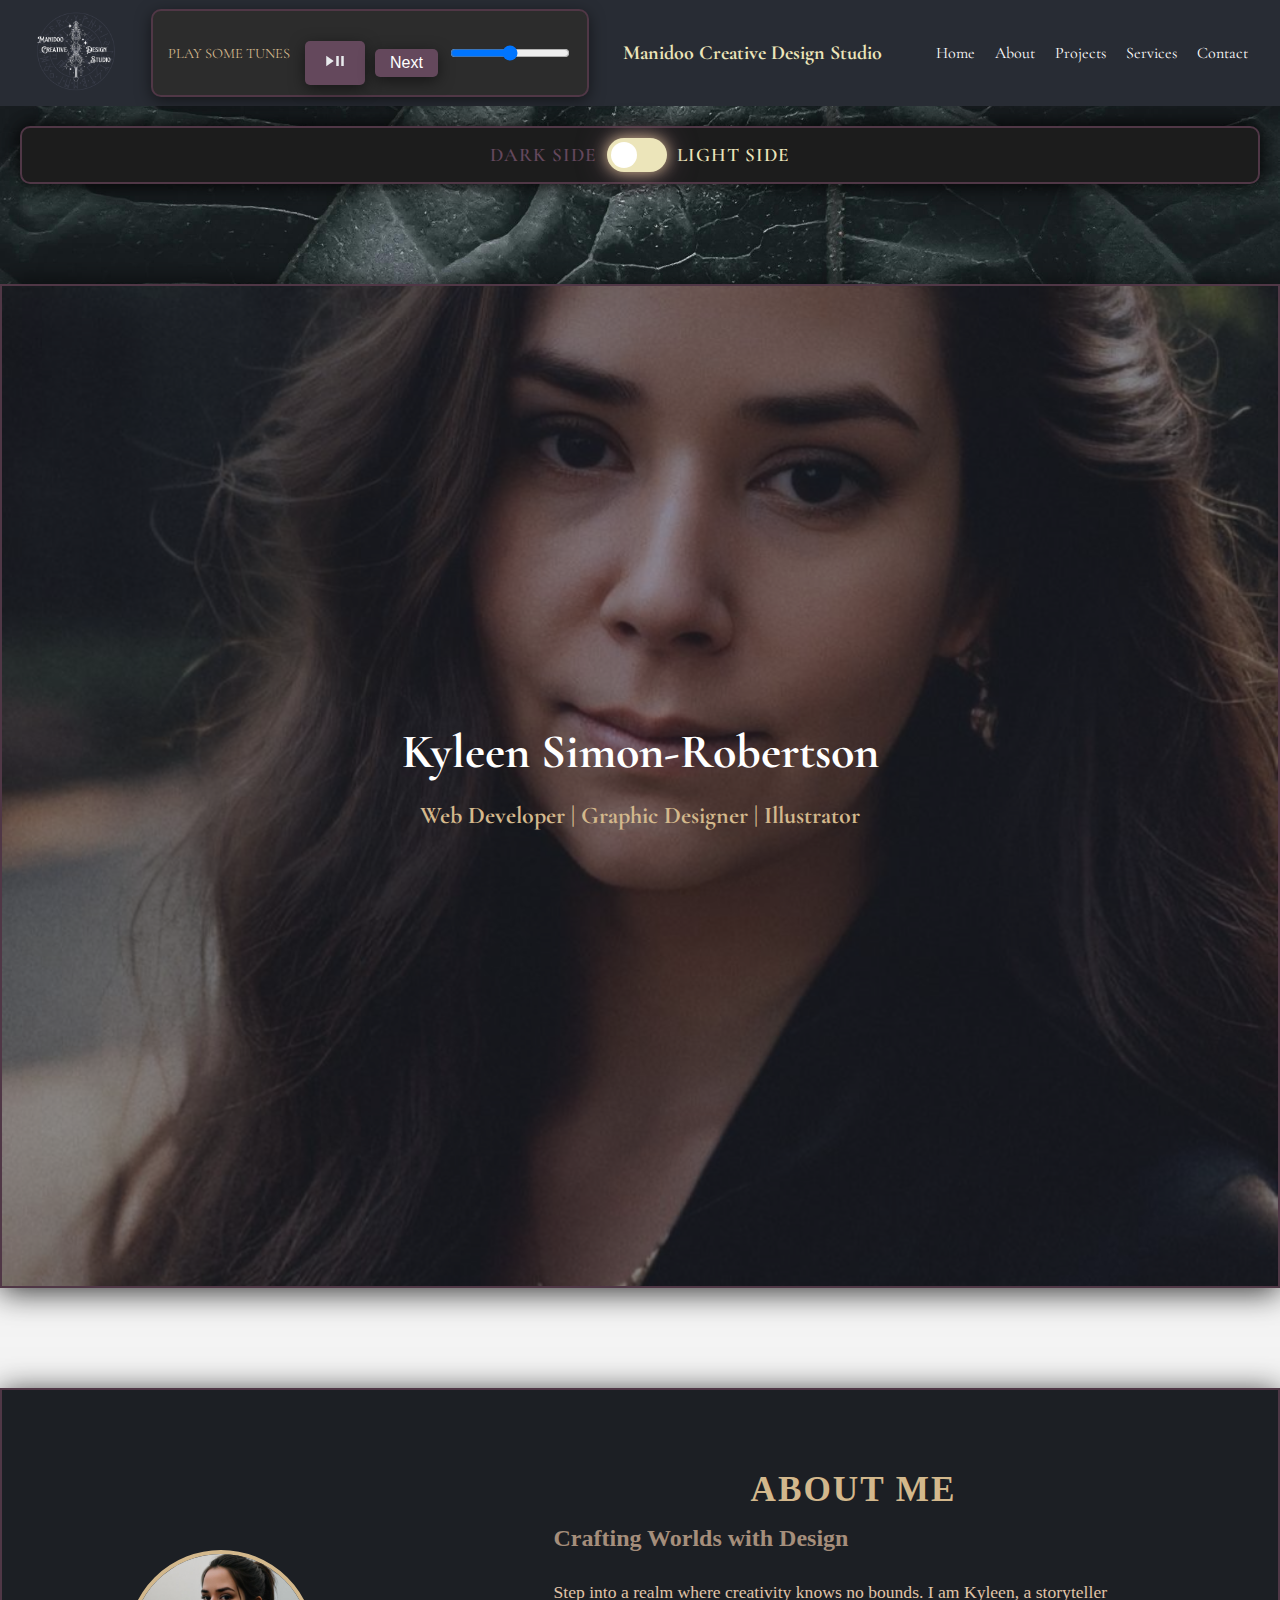
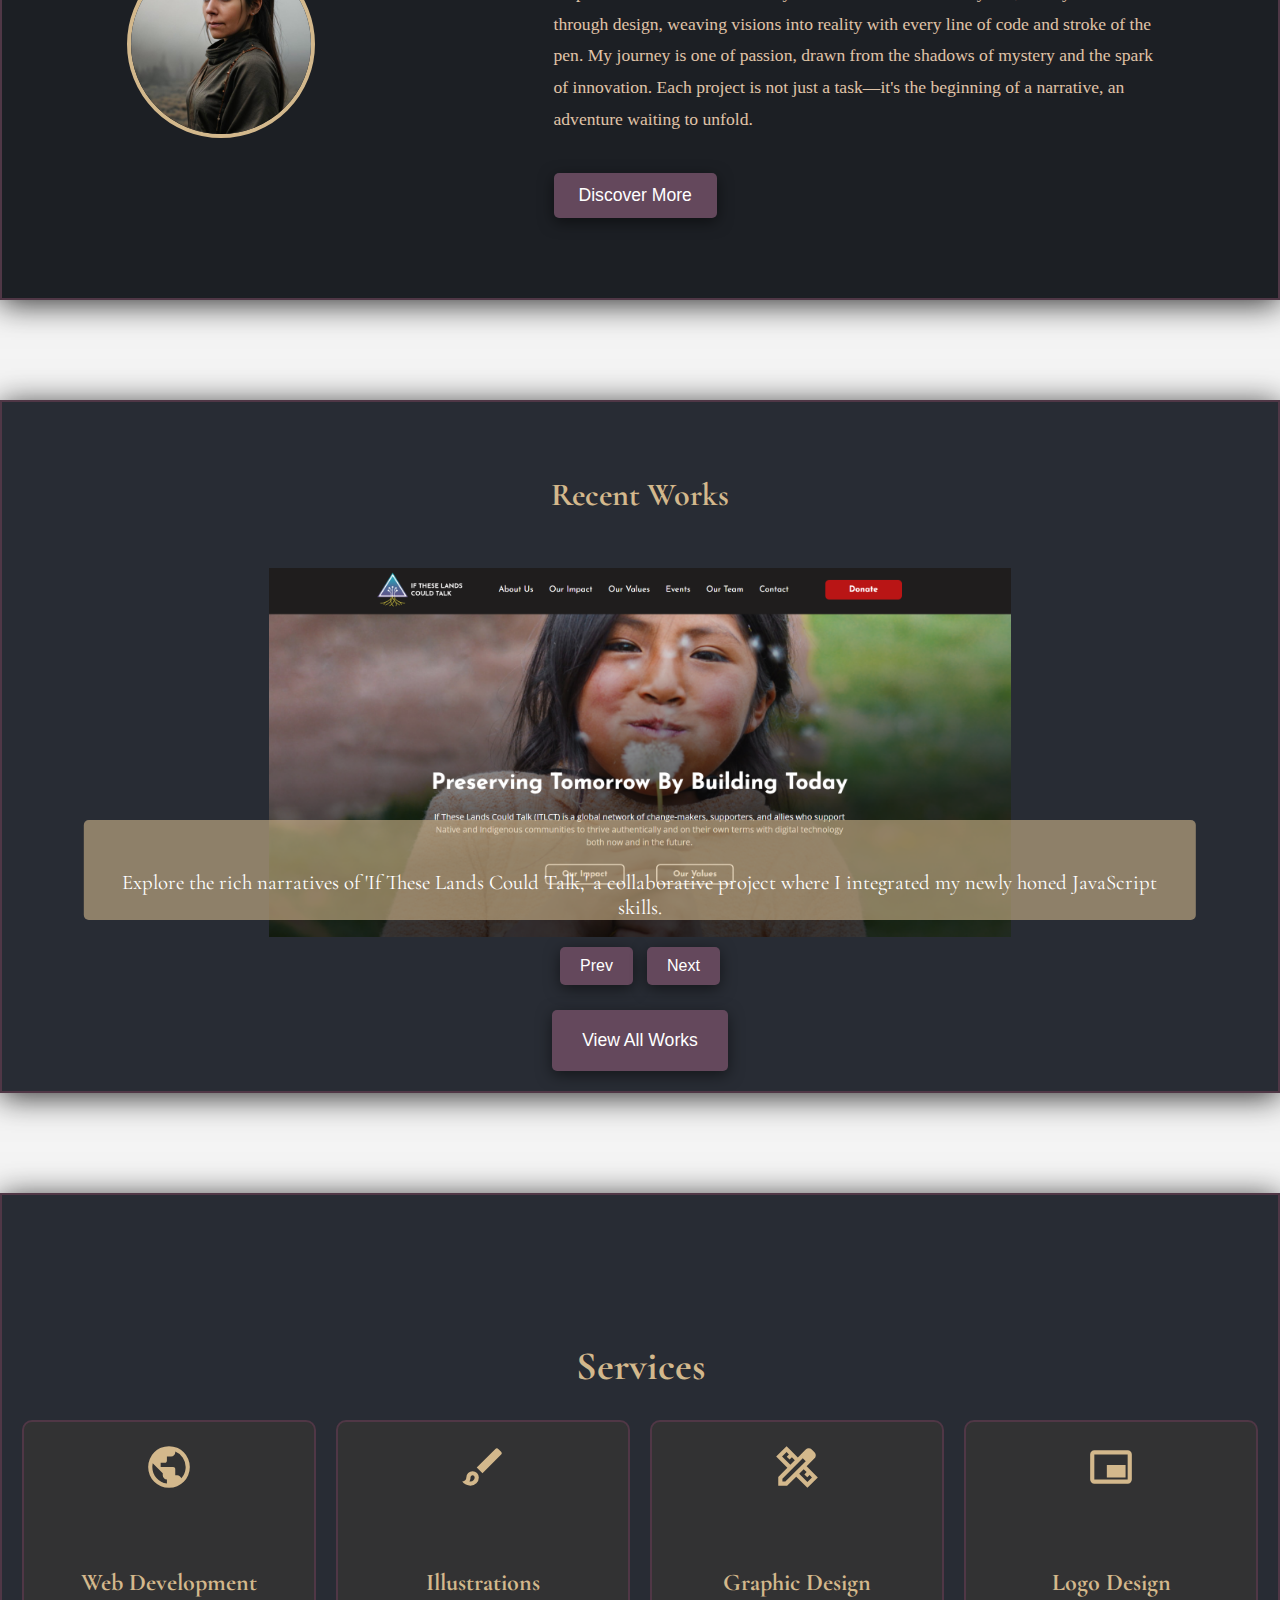
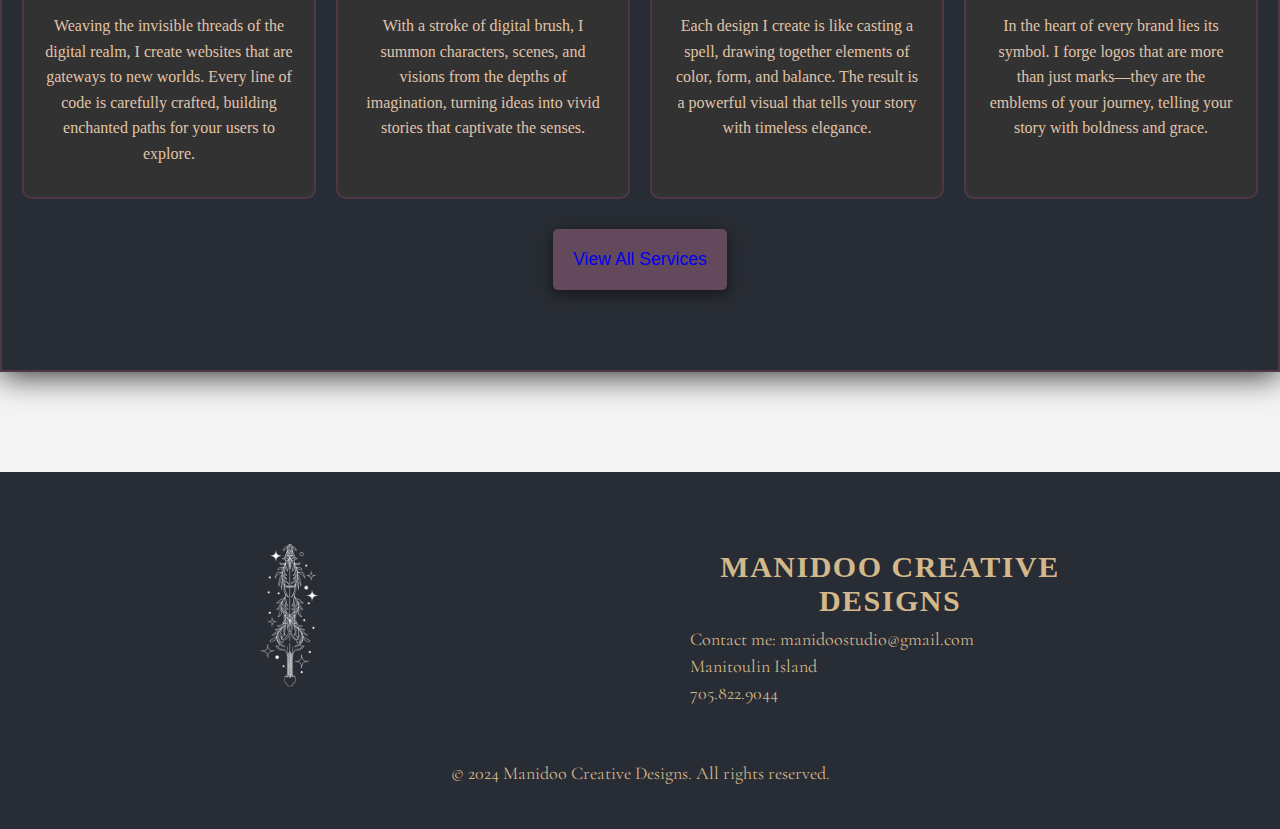
==== index.html @ 4b41643b "added light and dark backgrounds / optimized for mobile" ====
<!DOCTYPE html>
<html lang="en">
<head>
    <meta charset="UTF-8">
    <meta name="viewport" content="width=device-width, initial-scale=1.0">
    <title>Kyleen Portfolio</title>
    <link rel="preconnect" href="https://fonts.googleapis.com">
<link rel="preconnect" href="https://fonts.gstatic.com" crossorigin>
<link href="https://fonts.googleapis.com/css2?family=Cormorant+Garamond:ital,wght@0,300;0,400;0,500;0,600;0,700;1,300;1,400;1,500;1,600;1,700&display=swap" rel="stylesheet">
    <link rel="stylesheet" href="style.css">
    <link rel="stylesheet" href="global.css">
</head>
<nav>
    <a href="./index.html">
        <img src="./images/Manidoologo.png" alt="Manidoologo">
    </a>
  
    <!-- Audio Controls Section in Navbar -->
    <div class="audio-player">
      <span class="audio-player-text">Play some tunes</span>
      <button id="playPauseBtn" onclick="togglePlay()">
        <img id="playPauseIcon" src="./Icons/play_pause_24dp_E8EAED_FILL0_wght400_GRAD0_opsz24.svg" alt="Play Icon">
      </button>
      <button onclick="playNext()">Next</button>
      <input type="range" id="volumeControl" min="0" max="1" step="0.1" onchange="setVolume(this.value)" value="0.5" alt="Volume Control" aria-label="Volume Control">
    </div>
  
    <h1>Manidoo Creative Design Studio</h1>
  
    <div class="menu-toggle">☰</div>
    <ul>
      <li><a href="./index.html">Home</a></li>
      <li><a href="./about.html">About</a></li>
      <li><a href="./projects.html">Projects</a></li>
      <li><a href="./services.html">Services</a></li>
      <li><a href="./contact.html">Contact</a></li>
    </ul>
  </nav>
  
  <header>
    <div class="theme-toggle-container">
      <span class="toggle-label-text light-side-text">Dark Side</span>
      <div class="toggle-switch">
        <input type="checkbox" id="toggle" />
        <label for="toggle" class="toggle-label">
          <span class="toggle-slider"></span>
        </label>
      </div>
      <span class="toggle-label-text dark-side-text">Light Side</span>
    </div>
  </header>
  

<body>
    <div class="hero">
        <img src="./1724370405558.jpg" alt="">
        <h1>Kyleen Simon-Robertson</h1>
        <h2>Web Developer | Graphic Designer | Illustrator</h2>
    </div>
    



<div class="about">
    <img src="./images/kyfant3.jpg" alt="Kyleen's portrait">
    <div class="about-text">
        <h3>About Me</h3>
        <h4>Crafting Worlds with Design</h4>
        <p>
            Step into a realm where creativity knows no bounds. I am Kyleen, a storyteller through design, weaving visions into reality with every line of code and stroke of the pen. My journey is one of passion, drawn from the shadows of mystery and the spark of innovation. Each project is not just a task—it's the beginning of a narrative, an adventure waiting to unfold.
        </p>
        <button ><a href="./about.html">Discover More</a></button>
    </div>
    
</div>
<div class="highlights">
    <h5>Recent Works</h5>
    <div class="carousel">
        <div class="carousel-item active">
            <img src="./portfolioworks/webdevelopment/ITLCT.png" alt="Work 1">
            <p class="description">Explore the rich narratives of 'If These Lands Could Talk,' a collaborative project where I integrated my newly honed JavaScript skills.</p>
        </div>
        <div class="carousel-item">
            <img src="./portfolioworks/designs/Tree Project Feb 23 Complete.jpg" alt="Work 2">
            <p class="description">Delve into the natural beauty with this digital rendition of a serene tree, painted using Adobe Illustrator.</p>
        </div>
        <div class="carousel-item">
            <img src="./portfolioworks/webdevelopment/GreenLeaf-1.png" alt="Work 3">
            <p class="description">Discover the foundational elements of a brand's visual identity with this brand board.</p>
        </div>
    </div>
    <div class="highlights-controls">
        <button class="prev1">Prev</button>
        <button class="next1">Next</button>
    </div>
    <button class="view-all"><a href="./projects.html">View All Works</a></button>
</div>


    
    <div class="serviceshome">
        <h5>Services</h5>
        
        <div class="service-list">
            <div class="service-item">
                <img src="./Icons/cpublic_24dp_D3B88C_FILL0_wght400_GRAD0_opsz24.svg" alt="Web Development Icon">
                <h6>Web Development</h6>
                <p>Weaving the invisible threads of the digital realm, I create websites that are gateways to new worlds. Every line of code is carefully crafted, building enchanted paths for your users to explore.</p>
            </div>
    
            <div class="service-item">
                <img src="./Icons/cbrush_24dp_D3B88C_FILL0_wght400_GRAD0_opsz24.svg" alt="Illustration Icon">
                <h6>Illustrations</h6>
                <p>With a stroke of digital brush, I summon characters, scenes, and visions from the depths of imagination, turning ideas into vivid stories that captivate the senses.</p>
            </div>
    
            <div class="service-item">
                <img src="./Icons/cdesign_services_24dp_D3B88C_FILL0_wght400_GRAD0_opsz24.svg" alt="Graphic Design Icon">
                <h6>Graphic Design</h6>
                <p>Each design I create is like casting a spell, drawing together elements of color, form, and balance. The result is a powerful visual that tells your story with timeless elegance.</p>
            </div>
    
            <div class="service-item">
                <img src="./Icons/cbranding_watermark_24dp_D3B88C_FILL0_wght400_GRAD0_opsz24.svg" alt="Logo Design Icon">
                <h6>Logo Design</h6>
                <p>In the heart of every brand lies its symbol. I forge logos that are more than just marks—they are the emblems of your journey, telling your story with boldness and grace.</p>
            </div> 
        </div>
    
        <button><a href="./services.html">View All Services</a></button>
    </div>
    

    

    
    
    
  
</body>

<footer>
    <div class="footer-content">

        <div class="footer-logo">
            <a href="./index.html" class="magnetic-btn">
                <img src="./images/shortmanidoologo.png" alt="Manidoo Creative Designs Logo">
            </a>
        </div>


        <div class="footer-info">
            <h3>Manidoo Creative Designs</h3>
            <p>Contact me: manidoostudio@gmail.com</p>
            <p>Manitoulin Island</p>
            <p>705.822.9044</p>
        </div>
    </div>

    <div class="footer-bottom">
        <p>&copy; 2024 Manidoo Creative Designs. All rights reserved.</p>
    </div>
</footer>
<script src="./port.js"></script>  

</html>
---- style.css ----
/* //Hero Section// */
.hero {
  background-color: #282c34;
  color: #ffffff;
  text-align: center;
  padding-top: 50px;
  padding-bottom: 50px;
  position: relative;
  min-height: 100vh;
  overflow: hidden;
  display: flex;
  flex-direction: column;
  justify-content: center;
  align-items: center;
  margin-top: 100px;
  margin-bottom: 100px;
  border: 2px solid #503746;
  box-shadow: 0 4px 30px rgba(0, 0, 0, 0.8);
}

.hero img {
  width: 100%;
  height: 100%;
  object-fit: cover;
  object-position: center;
  opacity: 0.5;
  position: absolute;
  left: 0;
  top: 0;
}

.hero h1 {
  font-size: 3em;
  z-index: 10;
  position: relative;
  margin: 0;
}

.hero h2 {
  font-size: 1.5em;
  z-index: 10;
  position: relative;
  color: #d3b88c;
}

/* //About Section// */

.about {
  background-color: #1c1f24; 
  color: #d3b88c;
  padding: 80px 20px;
  display: flex;
  align-items: center;
  justify-content: space-around;
  flex-wrap: wrap;
  margin-top: 100px;
  margin-bottom: 100px;
  border: 2px solid #503746;
  box-shadow: 0 4px 30px rgba(0, 0, 0, 0.8);
  position: relative;
  transition: background-color 0.4s, color 0.4s, border-color 0.4s; 
}

.about.light-mode {
  background-color: #f4f4f4; 
  color: #1c1f24; 
  border-color: #d3b88c; 
}

.about img {
  width: 180px;
  height: 180px;
  border-radius: 50%;
  object-fit: cover;
  margin-right: 30px;
  border: #d3b88c 4px solid;
  transition: transform 0.5s ease, box-shadow 0.5s ease;
}

.about img:hover {
  transform: scale(1.1);
  box-shadow: 0 0 15px #d3b88c, 0 0 30px #503746;
}

.about-text h3 {
  font-size: 2.2em;
  margin: 0 0 15px 0;
  font-family: "cormorant", serif;
  color: #d3b88c;
  text-transform: uppercase;
  letter-spacing: 2px;
}

.about-text h4 {
  font-size: 1.5em;
  color: #a58e7b;
  margin: 0 0 25px 0;
  font-family: "cormorant", serif;
}

.about-text p {
  font-size: 1.1em;
  line-height: 1.8;
  max-width: 600px;
  color: #e0c4a8;
  font-family: "cormorant", serif;
}

.about button {
  background-color: #64485c;
  color: white;
  border: none;
  padding: 12px 25px;
  font-size: 1.1em;
  cursor: pointer;
  border-radius: 5px;
  margin-top: 20px;
  transition: background-color 0.3s ease, transform 0.3s ease;
  box-shadow: 0px 4px 15px rgba(0, 0, 0, 0.5);
}

.about button a {
  color: white;
  text-decoration: none;
}

.about button:visited a {
  color: white;
}

.about button:active {
  background-color: #503746;
  transform: translateY(0);
}

.about button a:visited {
  color: white;
}

.about button:hover {
  background-color: #503746;
  transform: translateY(-3px);
}

.about button:hover a {
  color: white;
}

@media (max-width: 768px) {
  .about {
    flex-direction: column;
    align-items: center;
    padding: 60px 20px;
  }

  .about img {
    margin-bottom: 20px;
  }

  .about-text {
    text-align: center;
  }
}

.about.light-mode {
  background-color: #ffffff;
  color: #333; 
}

/* // recent works // */

.highlights {
  text-align: center;
  color: #fff;
  background-color: #282c34;
  padding: 20px;
  margin-top: 100px;
  margin-bottom: 100px;
  border: 2px solid #503746;
  box-shadow: 0 4px 30px rgba(0, 0, 0, 0.8);
}

.highlights h5 {
  font-size: 2em;
  color: #d3b88c;
}

.highlights.light-mode {
  background-color: #f9f9f9; 
  color: #333;
}

/* Recent Works Carousel */
.carousel {
  display: flex;
  overflow: hidden;
  justify-content: center;
  position: relative;
}

.carousel-item {
  flex: 0 0 100%;
  opacity: 0;
  transition: opacity 0.5s ease-in-out;
  position: relative;
  display: none;
}

.carousel-item.active {
  opacity: 1;
  display: block;
}

.carousel img {
  width: 60%;
  height: auto;
}

.description {
  position: absolute;
  bottom: 2px;
  left: 50%;
  transform: translateX(-50%);
  color: #fff;
  background-color: #d3b88c9a;
  transition: transform 0.3s ease, box-shadow 0.3s ease;
  padding: 50px 20px;
  width: 90%;
  height: 10%;
  border-radius: 5px;
  box-sizing: border-box;
  font-size: 1.3rem;
  text-align: center;
}

.carousel-controls {
  display: flex;
  justify-content: center;
  margin-top: 20px;
}

button.prev1,
button.next1 {
  background-color: #64485c;
  color: #ffffff;
  border: none;
  padding: 10px 20px;
  margin: 5px;
  cursor: pointer;
  font-size: 1em;
  border-radius: 5px;
}

.highlights button a {
  color: white;
  text-decoration: none;
}

.highlights button a:visited {
  color: white;
}

.view-all button a:visited {
  color: white;
}


button:hover {
  background-color: #503746;
}

@media (max-width: 768px) {
  .highlights {
    margin-top: 50px;
    margin-bottom: 50px;
  }

  .description {
    font-size: 1.1rem;
    width: 90%;
    color: #000;
  }
}

/* //Services Section // */

.serviceshome {
  text-align: center;
  color: #fff;
  background-color: #282c34;
  padding: 80px 20px;
  margin-top: 100px;
  margin-bottom: 100px;
  border: 2px solid #503746;
  box-shadow: 0 4px 30px rgba(0, 0, 0, 0.8);
}

.serviceshome h5 {
  font-size: 2.5em;
  color: #d3b88c;
  margin-bottom: 30px;
}

.service-list {
  display: flex;
  flex-wrap: wrap;
  justify-content: center;
  gap: 20px;
}

.service-item {
  background-color: #333;
  color: #d3b88c;
  width: 250px;
  padding: 20px;
  border-radius: 10px;
  transition: transform 0.3s ease, box-shadow 0.3s ease;
}

.service-item:hover {
  transform: translateY(-10px);
  box-shadow: 0px 10px 15px rgba(0, 0, 0, 0.3);
}

.service-item img {
  width: 50px;
  height: auto;
  margin-bottom: 15px;
}

.service-item h6 {
  font-size: 1.5em;
  margin-bottom: 10px;
}

.service-item p {
  font-size: 1em;
  line-height: 1.5;
  margin-bottom: 10px;
}

.serviceshome button {
  background-color: #64485c;
  color: #ffffff;
  border: none;
  padding: 20px 20px;
  font-size: 1.1em;
  border-radius: 5px;
  margin-top: 30px;
  cursor: pointer;
  transition: background-color 0.3s ease;
}

.serviceshome button:hover {
  background-color: #503746;
}
.serviceshome button a:visited {
  color: white;
}

@media (max-width: 768px) {
  .service-list {
    flex-direction: column;
    align-items: center;
  }

  .service-item {
    width: 100%;
    max-width: 300px;
  }
}

/* // ABOUT - PAGE // */
.about-page {
  background: none;
  color: #d3b88c;
  padding: 80px 20px;
  text-align: center;
}

.about-container {
  max-width: 900px;
  margin: 0 auto;
  padding: 40px;
  background-color: rgba(28, 28, 28, 0.8);
  border: 2px solid #503746;
  border-radius: 10px;
  box-shadow: 0 4px 30px rgba(0, 0, 0, 0.8);
}

.about-container h2 {
  font-family: "Playfair Display", serif;
  font-size: 2.5em;
  color: #d3b88c;
  margin-bottom: 20px;
  text-transform: uppercase;
  letter-spacing: 3px;
}

.about-container p {
  font-family: "Crimson Text", serif;
  font-size: 1.2em;
  line-height: 1.8;
  color: #e0c4a8;
  margin-bottom: 20px;
}

.about-img {
  width: 200px;
  height: 200px;
  border-radius: 50%;
  object-fit: cover;
  border: 4px solid #d3b88c;
  box-shadow: 0 0 20px rgba(211, 184, 140, 0.5);
  margin-bottom: 20px;
  transition: transform 0.5s ease, box-shadow 0.5s ease;
}

.about-img:hover {
  transform: scale(1.1);
  box-shadow: 0 0 25px #d3b88c;
}

button {
  background-color: #64485c;
  color: white;
  padding: 20px 30px;
  border: none;
  border-radius: 5px;
  font-size: 1.1em;
  cursor: pointer;
  transition: background-color 0.3s ease, transform 0.3s ease;
  box-shadow: 0px 4px 15px rgba(0, 0, 0, 0.5);
  margin-top: 20px;
}

button:hover {
  background-color: #503746;
  transform: translateY(-3px);
}

button a:visited {
  color: white;
}

.social-links {
  background-color: rgba(28, 28, 28, 0.8);
  color: #d3b88c;
  padding: 60px 20px;
  text-align: center;
  margin-top: 50px;
  border-radius: 10px;
  box-shadow: 0 4px 20px rgba(0, 0, 0, 0.7);
  margin-bottom: 100px;
}

.social-links h3 {
  font-family: "Playfair Display", serif;
  font-size: 2.2em;
  color: #d3b88c;
  margin-bottom: 30px;
  text-transform: uppercase;
  letter-spacing: 2px;
}

.social-list {
  display: flex;
  justify-content: center;
  flex-wrap: wrap;
  gap: 30px;
}

.social-item {
  display: flex;
  flex-direction: column;
  align-items: center;
  text-align: center;
  background-color: #333;
  padding: 20px;
  border-radius: 8px;
  transition: transform 0.3s ease, box-shadow 0.3s ease;
  width: 220px;
  box-shadow: 0 4px 15px rgba(0, 0, 0, 0.5);
}

.social-item:hover {
  transform: translateY(-5px);
  box-shadow: 0 6px 20px rgba(0, 0, 0, 0.6);
}

.social-item img {
  width: 100px;
  height: auto;
  margin-bottom: 15px;
}

.social-item p {
  font-family: "Crimson Text", serif;
  font-size: 1.1em;
  color: #e0c4a8;
}

a {
  text-decoration: none;
}

a:hover p {
  text-decoration: underline;
}

@media (max-width: 768px) {
  .social-list {
    flex-direction: column;
  }

  .social-item {
    width: 100%;
    max-width: 300px;
  }
}

/* Resume Section */
.resume-section {
  background-color: #1c1f24;
  color: #d3b88c;
  text-align: center;
  padding: 50px 20px;
  border-radius: 10px;
  margin-top: 50px;
  margin-bottom: 100px;
  box-shadow: 0 4px 30px rgba(0, 0, 0, 0.8);
}

.resume-section h3 {
  font-size: 2em;
  font-family: "cormorant", serif;
}

.resume-section p {
  font-size: 1.2em;
  margin-bottom: 20px;
  color: #e0c4a8;
}

.resume-section button {
  background-color: #64485c;
  color: white;
  border: none;
  padding: 12px 25px;
  font-size: 1.1em;
  cursor: pointer;
  border-radius: 5px;
  transition: background-color 0.3s ease, transform 0.3s ease;
  box-shadow: 0px 4px 15px rgba(0, 0, 0, 0.5);
}

.resume-section button:hover {
  background-color: #503746;
  transform: translateY(-3px);
}

/* Modal */
.modal {
  display: none;
  position: fixed;
  z-index: 1000;
  left: 0;
  top: 0;
  width: 100%;
  height: 100%;
  background-color: rgba(0, 0, 0, 0.9);
}

.modal-content {
  background-color: #282c34;
  color: #d3b88c;
  margin: 5% auto;
  padding: 20px;
  border-radius: 10px;
  width: 80%;
  max-width: 600px;
  text-align: center;
  position: relative;
}

.modal-content h4 {
  font-size: 1.5em;
  margin-bottom: 20px;
}

.modal-content iframe {
  border: none;
}

.close {
  position: absolute;
  top: 10px;
  right: 20px;
  color: #fff;
  font-size: 30px;
  cursor: pointer;
}

.close:hover {
  color: #d3b88c;
}

.download-btn {
  display: inline-block;
  margin-top: 20px;
  padding: 10px 20px;
  background-color: #64485c;
  color: #fff;
  text-decoration: none;
  border-radius: 5px;
  transition: background-color 0.3s ease;
}

.download-btn:hover {
  background-color: #503746;
}

/* // Projects // */

.projects {
  background-color: #1c1c1cee;
  color: #d3b88c;
  padding: 80px 20px;
  text-align: center;
  margin-top: 100px;
  margin-bottom: 100px;
  box-shadow: #1c1f24 0 0 20px;
}

.projects h2 {
  font-family: "cormorant", serif;
  font-size: 2.5em;
  margin-bottom: 50px;
  color: #d3b88c;
  text-transform: uppercase;
  letter-spacing: 3px;
}

.project-sections {
  display: flex;
  justify-content: center;
  flex-wrap: wrap;
  gap: 40px;
}

.project-card {
  background-color: #333333f5;
  padding: 20px;
  border-radius: 10px;
  width: 250px;
  text-align: center;
  transition: transform 0.3s ease, box-shadow 0.3s ease;
  cursor: pointer;
  box-shadow: 0 4px 15px rgba(0, 0, 0, 0.5);
  min-height: 300px;
}

.project-card:hover {
  transform: translateY(-10px);
  box-shadow: 0 6px 20px rgba(0, 0, 0, 0.7);
}

.project-card img {
  width: 50px;
  height: auto;
  margin-bottom: 20px;
  transition: transform 0.3s ease, box-shadow 0.3s ease;
  position: relative;
}

.project-card h3 {
  font-size: 1.5em;
  font-family: "Crimson Text", serif;
  margin-bottom: 15px;
  color: #d3b88c;
}

.project-card p {
  font-size: 1.1em;
  color: #e0c4a8;
  line-height: 1.6;
}

.project-link {
  text-decoration: none;
  color: inherit;
}

.project-link:visited {
  color: inherit;
}


@media (max-width: 768px) {
  .projects {
    margin-top: 50px;
    margin-bottom: 50px;
    padding: 80px 5px;
  }
  .project-sections {
    flex-direction: column;
    align-items: center;
  }

  .project-card {
    width: 100%;
    max-width: 350px;
  }
}

/* //WebDevelopment// */

.web-dev-portfolio {
  background-color: #1c1c1cc5;
  color: #d3b88c;
  padding: 60px 20px;
  text-align: center;
  font-family: "cormorant", serif;
  margin-top: 100px;
  margin-bottom: 100px;
  box-shadow: #1c1f24 0 0 20px;
}

.web-dev-portfolio h2 {
  font-family: "cormorant", serif;
  font-size: 2.5em;
  margin-bottom: 50px;
  color: #d3b88c;
  text-transform: uppercase;
  letter-spacing: 2px;
}

.web-dev-portfolio p {
  font-size: 1.1em;
  color: #e0c4a8;
  line-height: 1.6;
  font-family: "cormorant", serif;
  padding-bottom: 20px;
  font-style: italic;
}

.project-grid {
  display: grid;
  grid-template-columns: repeat(auto-fit, minmax(300px, 1fr));
  gap: 50px;
  justify-items: center;
}

.project-card-wd .web-dev-carousel {
  position: relative;
  width: 100%;
  height: 100%;
  overflow: hidden;
  border-radius: 8px;
}

.project-card-wd .web-dev-carousel img {
  width: 100%;
  height: 100%;
  object-fit: cover;
  border-radius: 8px;
  position: absolute;
  top: 0;
  left: 0;
  opacity: 0;
  transition: opacity 0.5s ease;
}

.project-card-wd .web-dev-carousel img.active {
  opacity: 1;
}

.project-card-wd h3 {
  font-size: 1.5em;
  margin: 15px 0;
  font-family: "Playfair Display", serif;
}

.project-card-wd p {
  font-size: 1.1em;
  color: #e0c4a8;
  line-height: 1.6;
}

.project-card-wd h3 a {
  color: #d3b88c;
  text-decoration: none;
  transition: text-decoration 0.3s ease;
}

.project-card-wd h3 a:hover {
  text-decoration: underline;
}

.project-card-wd h3 a:visited {
  color: #d3b88c;
}
.project-card-wd {
  background-color: #333;
  padding: 20px;
  border-radius: 10px;
  transition: transform 0.3s ease, box-shadow 0.3s ease;
  cursor: pointer;
  box-shadow: 0 4px 15px rgba(0, 0, 0, 0.5);
  text-align: center;
  width: 100%;
  max-width: 500px;
  min-height: 450px;
  display: flex;
  flex-direction: column;
  justify-content: space-between;
}

.project-card-wd .web-dev-carousel {
  height: 300px;
}

/* Modal Styles */
.modal {
  display: none;
  position: fixed;
  z-index: 1000;
  left: 0;
  top: 0;
  width: 100%;
  height: 100%;
  background-color: rgba(0, 0, 0, 0.9);
  padding-top: 50px;
}

.modal-content {
  margin: auto;
  display: block;
}

.close {
  position: absolute;
  top: 20px;
  right: 35px;
  color: #fff;
  font-size: 40px;
  font-weight: bold;
  cursor: pointer;
}

.close:hover,
.close:focus {
  color: #d3b88c;
}

/* Next & Previous buttons */
.prev,
.next {
  cursor: pointer;
  position: absolute;
  top: 50%;
  width: auto;
  padding: 16px;
  margin-top: -22px;
  color: #fff;
  font-weight: bold;
  font-size: 30px;
  transition: 0.6s ease;
  user-select: none;
  background-color: rgba(0, 0, 0, 0.5);
}

.next {
  right: 20px;
}

.prev {
  left: 20px;
}

.prev:hover,
.next:hover {
  background-color: rgba(0, 0, 0, 0.8);
}

@media (max-width: 768px) {
  .project-card-wd {
    max-width: 100%;
  }

  .project-card-wd .carousel {
    height: 200px;
  }
}

/* //Graphic Design // */

.graph-design-portfolio {
  background-color: #1c1c1ce0;
  color: #d3b88c;
  padding: 60px 20px;
  text-align: center;
  font-family: "cormorant", serif;
  margin-top: 100px;
  margin-bottom: 100px;
  box-shadow: #1c1f24 0 0 20px;
}

.graph-design-portfolio h2 {
  font-family: "cormorant", serif;
  font-size: 2.5em;
  margin-bottom: 50px;
  color: #d3b88c;
  text-transform: uppercase;
  letter-spacing: 1.5px;
}

.graph-design-portfolio p {
  font-size: 1.1em;
  color: #e0c4a8;
  line-height: 1.6;
  font-family: "cormorant", serif;
  padding: 50px;
  margin-bottom: 40px;
  font-style: italic;
}

.project-grid {
  display: grid;
  grid-template-columns: repeat(2, 1fr);
  gap: 20px;
  justify-items: center;
  margin: 2%;
}

.project-card-gd .web-dev-carousel {
  position: relative;
  width: 100%;
  height: 100%;
  overflow: hidden;
  border-radius: 8px;
}

.project-card-gd .web-dev-carousel img {
  width: 100%;
  height: 100%;
  object-fit: cover;
  border-radius: 8px;
  position: absolute;
  top: 0;
  left: 0;
  opacity: 0;
  transition: opacity 0.5s ease;
}

.project-card-gd .web-dev-carousel img.active {
  opacity: 1;
}

.project-card-gd h3 {
  font-size: 1.5em;
  margin: 15px 0;
  font-family: "Playfair Display", serif;
}

.project-card-gd p {
  font-size: 1.1em;
  color: #e0c4a8;
  line-height: 1.6;
}

.project-card-gd h3 a {
  color: #d3b88c;
  text-decoration: none;
  transition: text-decoration 0.3s ease;
}

.project-card-gd h3 a:hover {
  text-decoration: underline;
}

.project-card-gd h3 a:visited {
  color: #d3b88c;
}

.project-card-gd {
  background-color: #333;
  padding: 20px;
  border-radius: 10px;
  transition: transform 0.3s ease, box-shadow 0.3s ease;
  cursor: pointer;
  box-shadow: 0 4px 15px rgba(0, 0, 0, 0.5);
  text-align: center;
  width: 100%;
  max-width: 500px;
  min-height: 450px;
  display: flex;
  flex-direction: column;
  justify-content: space-between;
}

.project-card-gd .web-dev-carousel {
  height: 300px;
}

/* Responsive layout */
@media (max-width: 768px) {
  .project-grid {
    grid-template-columns: 1fr;
    gap: 20px;
  }
}

/* // Digital Art // */

.digital-art-portfolio {
  background-color: #1c1c1cc9;
  color: #d3b88c;
  padding: 60px 20px;
  text-align: center;
  font-family: "cormorant", serif;
  margin-top: 100px;
  margin-bottom: 100px;
  box-shadow: #1c1f24 0 0 20px;
}

.digital-art-portfolio h2 {
  font-family: "cormorant", serif;
  font-size: 2.5em;
  margin-bottom: 50px;
  color: #d3b88c;
  text-transform: uppercase;
  letter-spacing: 2px;
}

.digital-art-portfolio p {
  font-size: 1.1em;
  color: #e0c4a8;
  line-height: 1.6;
  font-family: "cormorant", serif;
  padding-bottom: 20px;
  font-style: italic;
  padding-left: 50px;
  padding-right: 50px;
}

.project-grid {
  display: grid;
  grid-template-columns: repeat(auto-fit, minmax(300px, 1fr));
  gap: 50px;
  justify-items: center;
}

.project-card-da .web-dev-carousel {
  position: relative;
  width: 100%;
  height: 100%;
  overflow: hidden;
  border-radius: 8px;
}

.project-card-da .web-dev-carousel img {
  width: 100%;
  height: 100%;
  object-fit: cover;
  border-radius: 8px;
  position: absolute;
  top: 0;
  left: 0;
  opacity: 0;
  transition: opacity 0.5s ease;
}

.project-card-da .web-dev-carousel img.active {
  opacity: 1;
}

.project-card-da h3 {
  font-size: 1.5em;
  margin: 15px 0;
  font-family: "Playfair Display", serif;
}

.project-card-da p {
  font-size: 1.1em;
  color: #e0c4a8;
  line-height: 1.6;
}

.project-card-da h3 a {
  color: #d3b88c;
  text-decoration: none;
  transition: text-decoration 0.3s ease;
}

.project-card-da h3 a:hover {
  text-decoration: underline;
}

.project-card-da h3 a:visited {
  color: #d3b88c;
}
.project-card-da {
  background-color: #333;
  padding: 20px;
  border-radius: 10px;
  transition: transform 0.3s ease, box-shadow 0.3s ease;
  cursor: pointer;
  box-shadow: 0 4px 15px rgba(0, 0, 0, 0.5);
  text-align: center;
  width: 100%;
  max-width: 500px;
  min-height: 450px;
  display: flex;
  flex-direction: column;
  justify-content: space-between;
}

.project-card-da .web-dev-carousel {
  height: 300px;
}

.back-button-container {
  margin-top: 40px;
  text-align: center;
}

.back-button {
  background-color: #64485c;
  color: #ffffff;
  border: none;
  padding: 12px 30px;
  font-size: 1.2em;
  cursor: pointer;
  border-radius: 5px;
  transition: background-color 0.3s ease, transform 0.3s ease;
  box-shadow: 0px 4px 15px rgba(0, 0, 0, 0.5);
}

.back-button:hover {
  background-color: #503746;
  transform: translateY(-3px);
}

/* // Services Page // */

.services-intro {
  background-color: #282c34ea;
  padding: 60px 20px;
  margin-bottom: 50px;
  border: 2px solid #503746;
  box-shadow: 0 4px 30px rgba(0, 0, 0, 0.8);
  margin-top: 100px;
  margin-bottom: 100px;
  text-align: center;
}

.services-intro h2 {
  font-family: "Cormorant", serif;
  font-size: 2.5em;
  margin-bottom: 30px;
  color: #d3b88c;
  text-transform: uppercase;
  letter-spacing: 2px;
  text-align: center;
}

.services-intro p {
  font-size: 1.2em;
  color: #e0c4a8;
  line-height: 1.6;
  text-align: center;
}

.services-list {
  display: grid;
  grid-template-columns: repeat(auto-fit, minmax(300px, 1fr));
  gap: 30px;
  justify-items: center;
  margin: 0 5%;
  padding-bottom: 50px;
}

.service-item {
  background-color: #333333f6;
  padding: 20px;
  border-radius: 10px;
  transition: transform 0.3s ease, box-shadow 0.3s ease;
  text-align: center;
  border: 2px solid #503746;
}

.service-item h3 {
  font-size: 1.5em;
  margin: 15px 0;
  font-family: "Cormorant", serif;
  color: #d3b88c;
}

.service-item p {
  font-family: "Cormorant", serif;
  font-size: 1em;
  color: #e0c4a8;
  line-height: 1.6;
}

.service-item:hover {
  transform: translateY(-10px);
  box-shadow: 0 10px 20px rgba(0, 0, 0, 0.5);
}

.price {
  display: block;
  font-size: 1.5em;
  color: #d3b88c;
  margin-top: 20px;
}

.full-package {
  background-color: #282c34;
  padding: 50px 20px;
  text-align: center;
  border: 2px solid #503746;
  margin: 50px auto;
  max-width: 800px;
  box-shadow: 0 4px 30px rgba(0, 0, 0, 0.8);
}

.full-package h2 {
  font-family: "Cormorant", serif;
  font-size: 2.5em;
  margin-bottom: 30px;
  color: #d3b88c;
  text-transform: uppercase;
  letter-spacing: 1.5px;
}

.full-package p {
  margin: 20px 0;
}

.contact-button {
  background-color: #64485c;
  color: #ffffff;
  border: none;
  padding: 12px 30px;
  font-size: 1.2em;
  cursor: pointer;
  border-radius: 5px;
  transition: background-color 0.3s ease, transform 0.3s ease;
}

.contact-button:hover {
  background-color: #503746;
  transform: translateY(-3px);
}

/* Mobile */
@media (max-width: 768px) {
  .services-list {
    grid-template-columns: 1fr;
  }
}

/* // Contact Page // */

.contact-intro h2,
h3 {
  font-family: "Cormorant", serif;
  color: #d3b88c;
  text-transform: uppercase;
  letter-spacing: 1.5px;
  text-align: center;
}

.contact-intro p {
  font-size: 1.2em;
  color: #e0c4a8;
  line-height: 1.6;
  text-align: center;
}

.contact-intro {
  background-color: #282c34;
  padding: 60px 20px;
  border: 2px solid #503746;
  box-shadow: 0 4px 30px rgba(0, 0, 0, 0.8);
  margin-bottom: 50px;
  margin-top: 100px;
}

.contact-details {
  background-color: #1c1f24;
  color: #d3b88c;
  padding: 60px 20px;
  border: 2px solid #503746;
  box-shadow: 0 4px 30px rgba(0, 0, 0, 0.8);
  max-width: 800px;
  margin: 0 auto 50px auto;
  text-align: center;
}

.contact-details h4 {
  font-family: "Cormorant", serif;
  font-size: 2.5em;
  color: #d3b88c;
  margin-bottom: 20px;
  text-transform: uppercase;
  letter-spacing: 1.5px;
}

.contact-details p {
  font-size: 1.3em;
  line-height: 1.8;
  color: #e0c4a8;
  margin-bottom: 40px;
  padding: 20px;
  font-style: italic;
}

.contact-info {
  display: flex;
  flex-direction: column;
  align-items: center;
}

.info-item {
  background-color: #282c34;
  border-radius: 10px;
  padding: 20px;
  margin-bottom: 20px;
  width: 100%;
  max-width: 600px;
  text-align: center;
  border: 2px solid #503746;
  box-shadow: 0 4px 15px rgba(0, 0, 0, 0.5);
}

.info-item p {
  font-size: 1.1em;
  color: #e0c4a8;
  margin: 0;
}

.info-item a {
  color: #d3b88c;
  text-decoration: none;
  transition: color 0.3s ease;
}

.info-item a:hover {
  color: #a58e7b;
  text-decoration: underline;
}

.contact-form-section h4 {
  font-family: "Cormorant", serif;
  font-size: 2.5em;
  color: #d3b88c;
  margin-bottom: 20px;
  text-transform: uppercase;
  letter-spacing: 1.5px;
}

.contact-info .info-item:hover {
  background-color: #bba37b65;
  box-shadow: 0 0 20px #503746, 0 0 40px #64485c;
  transform: translateY(-5px);
  transition: all 0.4s ease;
}

/* Responsive styling */
@media (max-width: 768px) {
  .contact-info {
    flex-direction: column;
  }

  .info-item {
    max-width: 100%;
  }
}

.contact-form-section {
  background-color: #21242b;
  padding: 40px 20px;
  border: 2px solid #503746;
  box-shadow: 0 4px 30px rgba(0, 0, 0, 0.8);
  max-width: 800px;
  margin: 0 auto;
  text-align: center;
  margin-bottom: 50px;
  margin-top: 50px;
}

.contact-form {
  display: flex;
  flex-direction: column;
  align-items: center;
}

.contact-form label {
  font-size: 1.2em;
  color: #e0c4a8;
  margin-bottom: 10px;
}

.contact-form input,
.contact-form textarea {
  width: 100%;
  max-width: 600px;
  padding: 10px;
  margin-bottom: 20px;
  border: 2px solid #503746;
  border-radius: 5px;
  background-color: #282c34;
  color: #d3b88c;
}

.contact-form input:focus,
.contact-form textarea:focus {
  border-color: #d3b88c;
  outline: none;
  box-shadow: 0 0 20px #503746;
}
 

.send-button {
  background-color: #64485c;
  color: #ffffff;
  border: none;
  padding: 12px 30px;
  font-size: 1.2em;
  cursor: pointer;
  border-radius: 5px;
  transition: background-color 0.3s ease, transform 0.3s ease;
}

.send-button:hover {
  background-color: #503746;
  transform: translateY(-3px);
}

.checkbox-group {
  display: flex;
  flex-wrap: wrap;
  justify-content: center;
  margin-bottom: 20px;
}

.checkbox-group label {
  margin-right: 20px;
  color: #e0c4a8;
  font-size: 1.1em;
}

.contact-form select {
  width: 100%;
  max-width: 600px;
  padding: 10px;
  margin-bottom: 20px;
  border: 2px solid #503746;
  border-radius: 5px;
  background-color: #282c34;
  color: #d3b88c;
}

.contact-form select:focus {
  border-color: #d3b88c;
  outline: none;
  box-shadow: 0 0 20px #503746;
}

/* Responsive styling */
@media (max-width: 768px) {
  .contact-form input,
  .contact-form textarea {
    max-width: 100%;
  }
}
---- global.css ----
/* Navigation Bar */
nav {
    background: #282c34;
    color: #ece5ba;
    display: flex;
    justify-content: space-between;
    align-items: center;
    padding: 0.5rem 2rem;
    position: relative;
  }
  
  nav img {
    height: 85px;
  }
  
  nav h1 {
    font-size: 20px;
    font-weight: bold;
    margin: 0;
    padding: 0;
  }
  
  ul {
    list-style-type: none;
    padding: 0;
    margin: 0;
    display: flex;
  }
  
  li {
    margin-left: 20px;
  }
  
  .menu-toggle {
    display: none;
    font-size: 30px;
    cursor: pointer;
    color: #ece5ba;
  }
  
  @media (max-width: 768px){
    nav {
      flex-direction: column;
      align-items: center;
    }
    nav h1 {
      display: none;
    }
  
    .menu-toggle {
      display: block;
    }
  
    ul {
      display: none; 
      flex-direction: column;
      width: 100%;
      text-align: center;
      margin-top: 10px;
    }
  
    ul.active {
      display: flex; 
  
    li {
      display: block;
      margin: 0;
      padding: 10px;
    }
  }
} 
  
  nav a {
    color: #ffffff;
    text-decoration: none;
  }
  
  nav a:visited {
    color: #ffffff;
  }
  
  nav ul li a:hover {
    color: #d3b88c;
    transform: scale(1.2);
    transition: transform 0.3s ease;
  }
  
  nav img:hover {
    transform: scale(1.5);
    transition: transform 0.3s ease;
  }
  
  /* Audio player */
  .audio-player {
    display: flex;
    align-items: center;
    justify-content: space-between;
    background-color: #2c2c2c;
    padding: 10px 15px;
    border: 2px solid #503746;
    border-radius: 10px;
    box-shadow: 0 4px 15px rgba(0, 0, 0, 0.5);
  }
  
  .audio-player button {
    background-color: #64485c;
    color: #ffffff;
    border: none;
    padding: 5px 15px;
    cursor: pointer;
    font-size: 1em;
    border-radius: 5px;
    margin-right: 10px;
    transition: background-color 0.3s ease, transform 0.2s ease;
  }
  
  .audio-player button:hover {
    background-color: #503746;
    transform: translateY(-2px);
  }
  
  #playPauseBtn img {
    height: 30px;
  }
  
  #volumeControl {
    width: 120px;
    border-radius: 5px;
    background-color: #64485c;
    outline: none;
    cursor: pointer;
  }
  
  #volumeControl::-webkit-slider-thumb {
    background-color: #d3b88c;
    border-radius: 50%;
    cursor: pointer;
  }
  
  .audio-player-text {
    font-size: 0.9em;
    color: #d3b88c;
    margin-right: 15px;
    text-transform: uppercase;
  }
  
  /* Mobile view */
  @media (max-width: 768px) {
    nav {
      flex-direction: column;
    }
  
    .audio-player {
      flex-direction: column;
      align-items: flex-start;
      padding: 15px;
      width: 100%;
    }
  
    .audio-player button {
      margin-right: 0;
      margin-bottom: 10px;
      width: 100%;
    }
  
    #playPauseBtn {
      padding: 0;
    }
  
    #playPauseIcon {
      width: 20px;
      height: 20px;
    }
  
    #volumeControl {
      width: 100px;
    }
  
    .audio-player-text {
      font-size: 0.8em;
      margin-bottom: 5px;
    }
  }
  
  
  /* Particles */
  .particle {
    position: absolute;
    width: 6px;
    height: 6px;
    background-color: rgba(238, 209, 42, 0.507);
    pointer-events: none;
    opacity: 0.8;
    box-shadow: 0 0 10px rgba(255, 215, 0, 0.7), 0 0 20px rgba(255, 215, 0, 0.5);
    animation: sparkle 0.6s ease-out forwards;
  }
  
  @keyframes sparkle {
    to {
      transform: scale(0.5);
      opacity: 0;
    }
  }

  /* // header // */

.theme-toggle-container {
  display: flex;
  align-items: center;
  justify-content: center;
  padding: 10px 20px;
  margin: 20px;
  font-family: "Cormorant Garamond", serif;
  color: #d3b88c;
  border: 2px solid #503746; 
  border-radius: 10px; 
  background-color: #1c1c1c; 
  box-shadow: 0 0 15px rgba(0, 0, 0, 0.7), 0 0 30px rgba(0, 0, 0, 0.5); 
  transition: background-color 0.4s, border-color 0.4s;
}

.toggle-switch {
  position: relative;
  width: 60px;
  height: 34px;
  margin: 0 10px;
}

.toggle-switch input {
  opacity: 0;
  width: 0;
  height: 0;
}

.toggle-slider {
  position: absolute;
  cursor: pointer;
  top: 0;
  left: 0;
  right: 0;
  bottom: 0;
  background-color: #ece5ba; 
  transition: 0.4s;
  border-radius: 34px;
  box-shadow: 0 0 15px #d3b88c, 0 0 30px #64485c; /
}

.toggle-slider:before {
  position: absolute;
  content: "";
  height: 26px;
  width: 26px;
  left: 4px;
  bottom: 4px;
  background-color: white;
  transition: 0.4s;
  border-radius: 50%;
}

input:checked ~ .toggle-slider {
  background-color: #64485c; 
  box-shadow: 0 0 15px #503746, 0 0 30px #d3b88c; 
}

input:checked + .toggle-label .toggle-slider:before {
  transform: translateX(26px);
}

.toggle-label-text {
  font-size: 1.2em;
  color: #d3b88c;
  text-transform: uppercase;
  letter-spacing: 1px;
  transition: color 0.4s;
}

/* Light and Dark side text colors */
.light-side-text {
  
  color: #64485c; 
  font-weight: 600;
}

.dark-side-text {
    color: #ece5ba;
  
  font-weight: 600;
}

input:checked ~ .dark-side-text {
  color: #64485c; 
}

input:not(:checked) ~ .light-side-text {
  color: #d3b88c; 
}

input:checked ~ .light-side-text {
  color: #64485c; 
}

input:not(:checked) ~ .dark-side-text {
  color: #ece5ba; 
}


  /* // body // */

  body {
    font-family: "cormorant garamond", serif;
    margin: 0;
    padding: 0;
    background: #f4f4f4;
    background-attachment: fixed;
    background-position: center;
    background-repeat: no-repeat;
    background-size: cover;
    color: #ece5ba;
    font-family: "Cormorant Garamond", serif;
    font-weight: 400;
    font-style: normal;
  }



  /* // footer // */
footer {
    background-color: #282c34;
    color: #d3b88c;
    text-align: center;
    padding: 40px 20px;
    position: relative;
    display: flex;
    flex-direction: column;
    justify-content: center;
    align-items: center;
  }
  
  .footer-content {
    display: flex;
    justify-content: space-around;
    align-items: center;
    flex-wrap: wrap;
    width: 100%;
    max-width: 1200px;
  }
  
  .footer-logo {
    position: relative;
  }
  
  .footer-logo img {
    width: 200px;
    height: auto;
    transition: transform 0.3s ease;
  }
  
  .footer-logo img:hover {
    transform: scale(1.2);
  }
  
  /* Magnetic Button Effect */
  .magnetic-btn {
    display: inline-block;
    position: relative;
    cursor: pointer;
    transition: transform 0.3s ease;
  }
  
  .magnetic-btn:hover {
    transform: translate3d(10px, -10px, 0);
  }
  
  .footer-info {
    text-align: left;
    max-width: 400px;
  }
  
  footer h3 {
    font-size: 30px;
    margin-bottom: 10px;
  }
  
  footer p {
    margin: 5px 0;
    font-size: 18px;
  }
  
  .footer-info a {
    color: #d3b88c;
    text-decoration: none;
  }
  
  .footer-info a:hover {
    text-decoration: underline;
  }

  

  .footer-bottom {
    margin-top: 40px;
    font-size: 16px;
    color: #d3b88c;
  }
  
  @media (max-width: 768px) {
    .footer-content {
      flex-direction: column;
      align-items: center;
    }
  
    .footer-info {
      text-align: center;
      margin-top: 20px;
    }
  
    .footer-logo img {
      width: 100px;
    }
  
    .geometric-shapes {
      bottom: -20px;
    }
  }
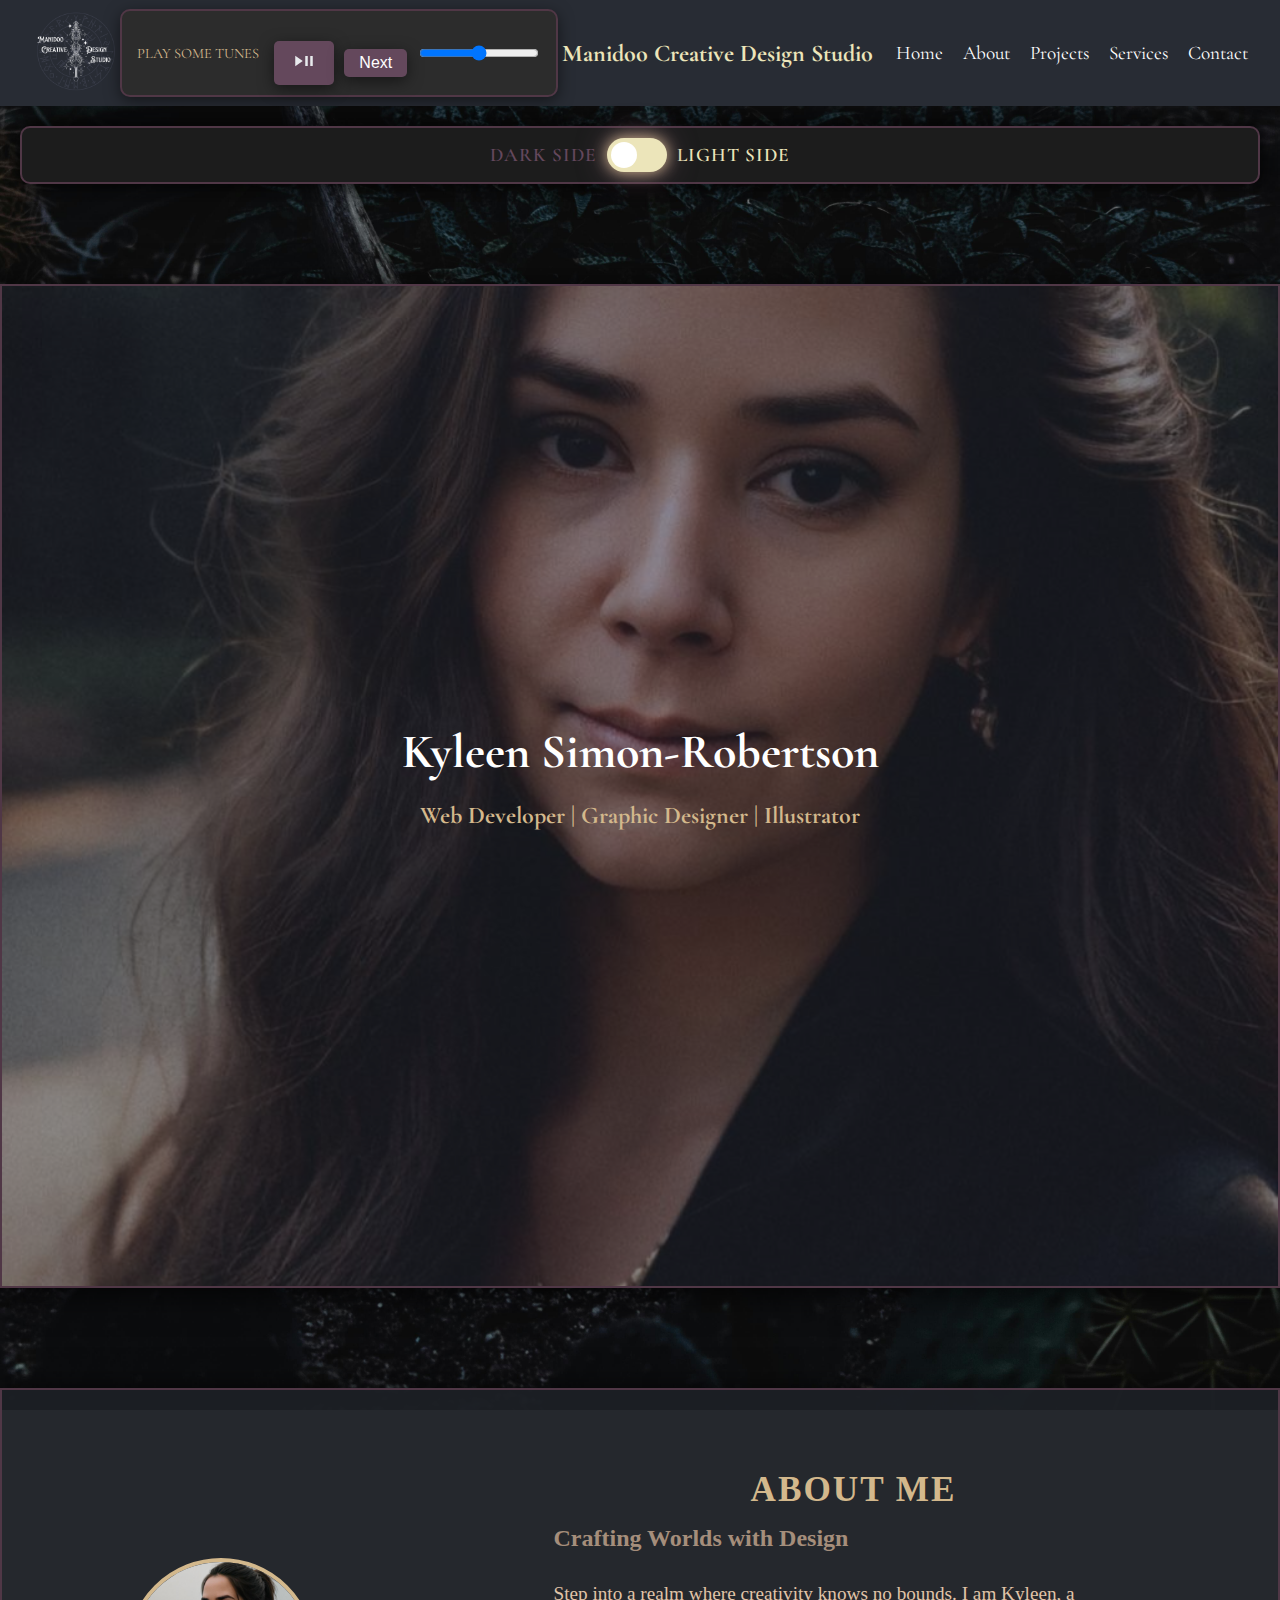
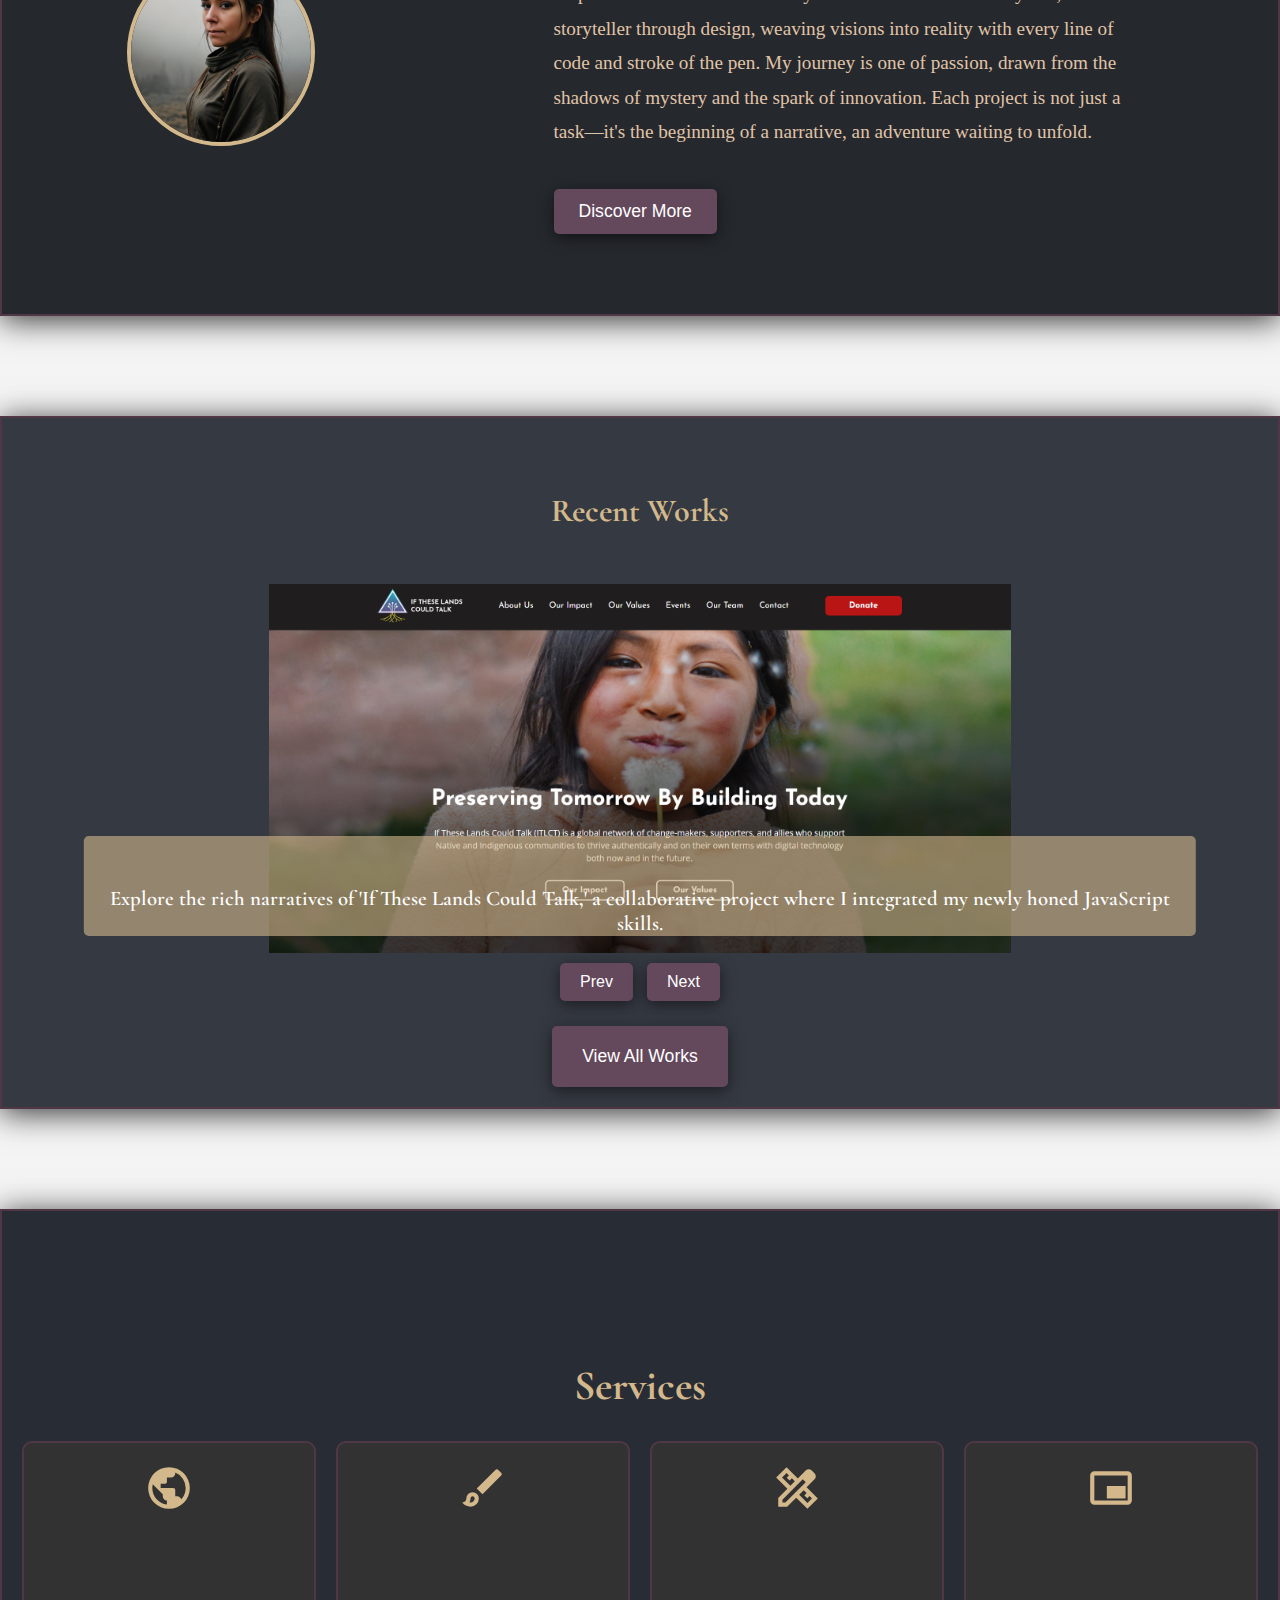
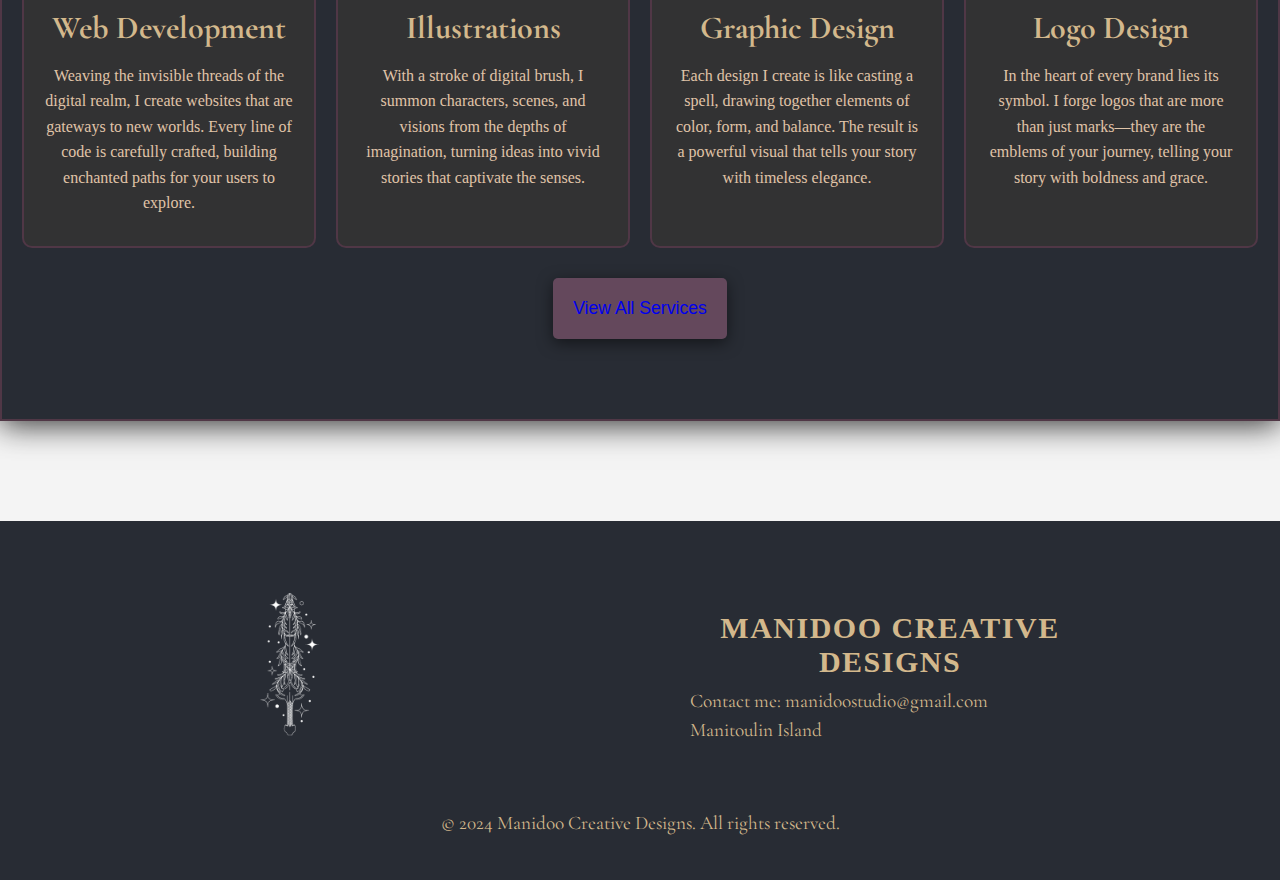
==== commit 9f058d43: "updated font sizes" ====
--- a/index.html
+++ b/index.html
@@ -129,13 +129,7 @@
     
         <button><a href="./services.html">View All Services</a></button>
     </div>
-    
 
-    
-
-    
-    
-    
   
 </body>
 
@@ -153,7 +147,6 @@
             <h3>Manidoo Creative Designs</h3>
             <p>Contact me: manidoostudio@gmail.com</p>
             <p>Manitoulin Island</p>
-            <p>705.822.9044</p>
         </div>
     </div>
 
--- a/style.css
+++ b/style.css
@@ -46,7 +46,7 @@
 /* //About Section// */
 
 .about {
-  background-color: #1c1f24; 
+  background-color: #1c1f24f5; 
   color: #d3b88c;
   padding: 80px 20px;
   display: flex;
@@ -99,7 +99,7 @@
 }
 
 .about-text p {
-  font-size: 1.1em;
+  font-size: 1.2em;
   line-height: 1.8;
   max-width: 600px;
   color: #e0c4a8;
@@ -172,7 +172,8 @@
 .highlights {
   text-align: center;
   color: #fff;
-  background-color: #282c34;
+  font-weight: 600;
+  background-color: #282c34ef;
   padding: 20px;
   margin-top: 100px;
   margin-bottom: 100px;
@@ -271,14 +272,24 @@
 
 @media (max-width: 768px) {
   .highlights {
-    margin-top: 50px;
     margin-bottom: 50px;
+    min-height: auto;
   }
 
   .description {
     font-size: 1.1rem;
     width: 90%;
     color: #000;
+    font-weight: 600;
+    padding: 70px 20px;
+  }
+
+  .carousel img {
+    width: 100%;
+  }
+  .carousel-item p {
+    font-size: 1.1rem;
+    height: 0%;
   }
 }
 
@@ -296,7 +307,7 @@
 }
 
 .serviceshome h5 {
-  font-size: 2.5em;
+  font-size: 2.6rem;
   color: #d3b88c;
   margin-bottom: 30px;
 }
@@ -308,6 +319,7 @@
   gap: 20px;
 }
 
+
 .service-item {
   background-color: #333;
   color: #d3b88c;
@@ -329,12 +341,12 @@
 }
 
 .service-item h6 {
-  font-size: 1.5em;
+  font-size: 2em;
   margin-bottom: 10px;
 }
 
 .service-item p {
-  font-size: 1em;
+  font-size: 1.6em;
   line-height: 1.5;
   margin-bottom: 10px;
 }
@@ -382,7 +394,7 @@
   max-width: 900px;
   margin: 0 auto;
   padding: 40px;
-  background-color: rgba(28, 28, 28, 0.8);
+  background-color: rgba(28, 28, 28, 0.863);
   border: 2px solid #503746;
   border-radius: 10px;
   box-shadow: 0 4px 30px rgba(0, 0, 0, 0.8);
@@ -432,6 +444,9 @@
   transition: background-color 0.3s ease, transform 0.3s ease;
   box-shadow: 0px 4px 15px rgba(0, 0, 0, 0.5);
   margin-top: 20px;
+  display: inline-block; 
+  width: auto;
+  text-align: center; 
 }
 
 button:hover {
@@ -444,7 +459,7 @@
 }
 
 .social-links {
-  background-color: rgba(28, 28, 28, 0.8);
+  background-color: rgba(28, 28, 28, 0.959);
   color: #d3b88c;
   padding: 60px 20px;
   text-align: center;
@@ -521,7 +536,7 @@
 
 /* Resume Section */
 .resume-section {
-  background-color: #1c1f24;
+  background-color: #1c1f24f1;
   color: #d3b88c;
   text-align: center;
   padding: 50px 20px;
@@ -1145,7 +1160,7 @@
 /* // Services Page // */
 
 .services-intro {
-  background-color: #282c34ea;
+  background-color: #282c34f8;
   padding: 60px 20px;
   margin-bottom: 50px;
   border: 2px solid #503746;
@@ -1274,14 +1289,14 @@
 }
 
 .contact-intro p {
-  font-size: 1.2em;
+  font-size: 1.3em;
   color: #e0c4a8;
   line-height: 1.6;
   text-align: center;
 }
 
 .contact-intro {
-  background-color: #282c34;
+  background-color: #282c34f5;
   padding: 60px 20px;
   border: 2px solid #503746;
   box-shadow: 0 4px 30px rgba(0, 0, 0, 0.8);
@@ -1337,7 +1352,6 @@
 }
 
 .info-item p {
-  font-size: 1.1em;
   color: #e0c4a8;
   margin: 0;
 }
--- a/global.css
+++ b/global.css
@@ -14,7 +14,7 @@
   }
   
   nav h1 {
-    font-size: 20px;
+    font-size: 1.5rem;
     font-weight: bold;
     margin: 0;
     padding: 0;
@@ -29,6 +29,7 @@
   
   li {
     margin-left: 20px;
+    font-size: 1.2rem;
   }
   
   .menu-toggle {
@@ -383,7 +384,7 @@
   
   footer p {
     margin: 5px 0;
-    font-size: 18px;
+    font-size: 1.2rem;
   }
   
   .footer-info a {
@@ -396,7 +397,6 @@
   }
 
   
-
   .footer-bottom {
     margin-top: 40px;
     font-size: 16px;
@@ -418,7 +418,4 @@
       width: 100px;
     }
   
-    .geometric-shapes {
-      bottom: -20px;
-    }
   }     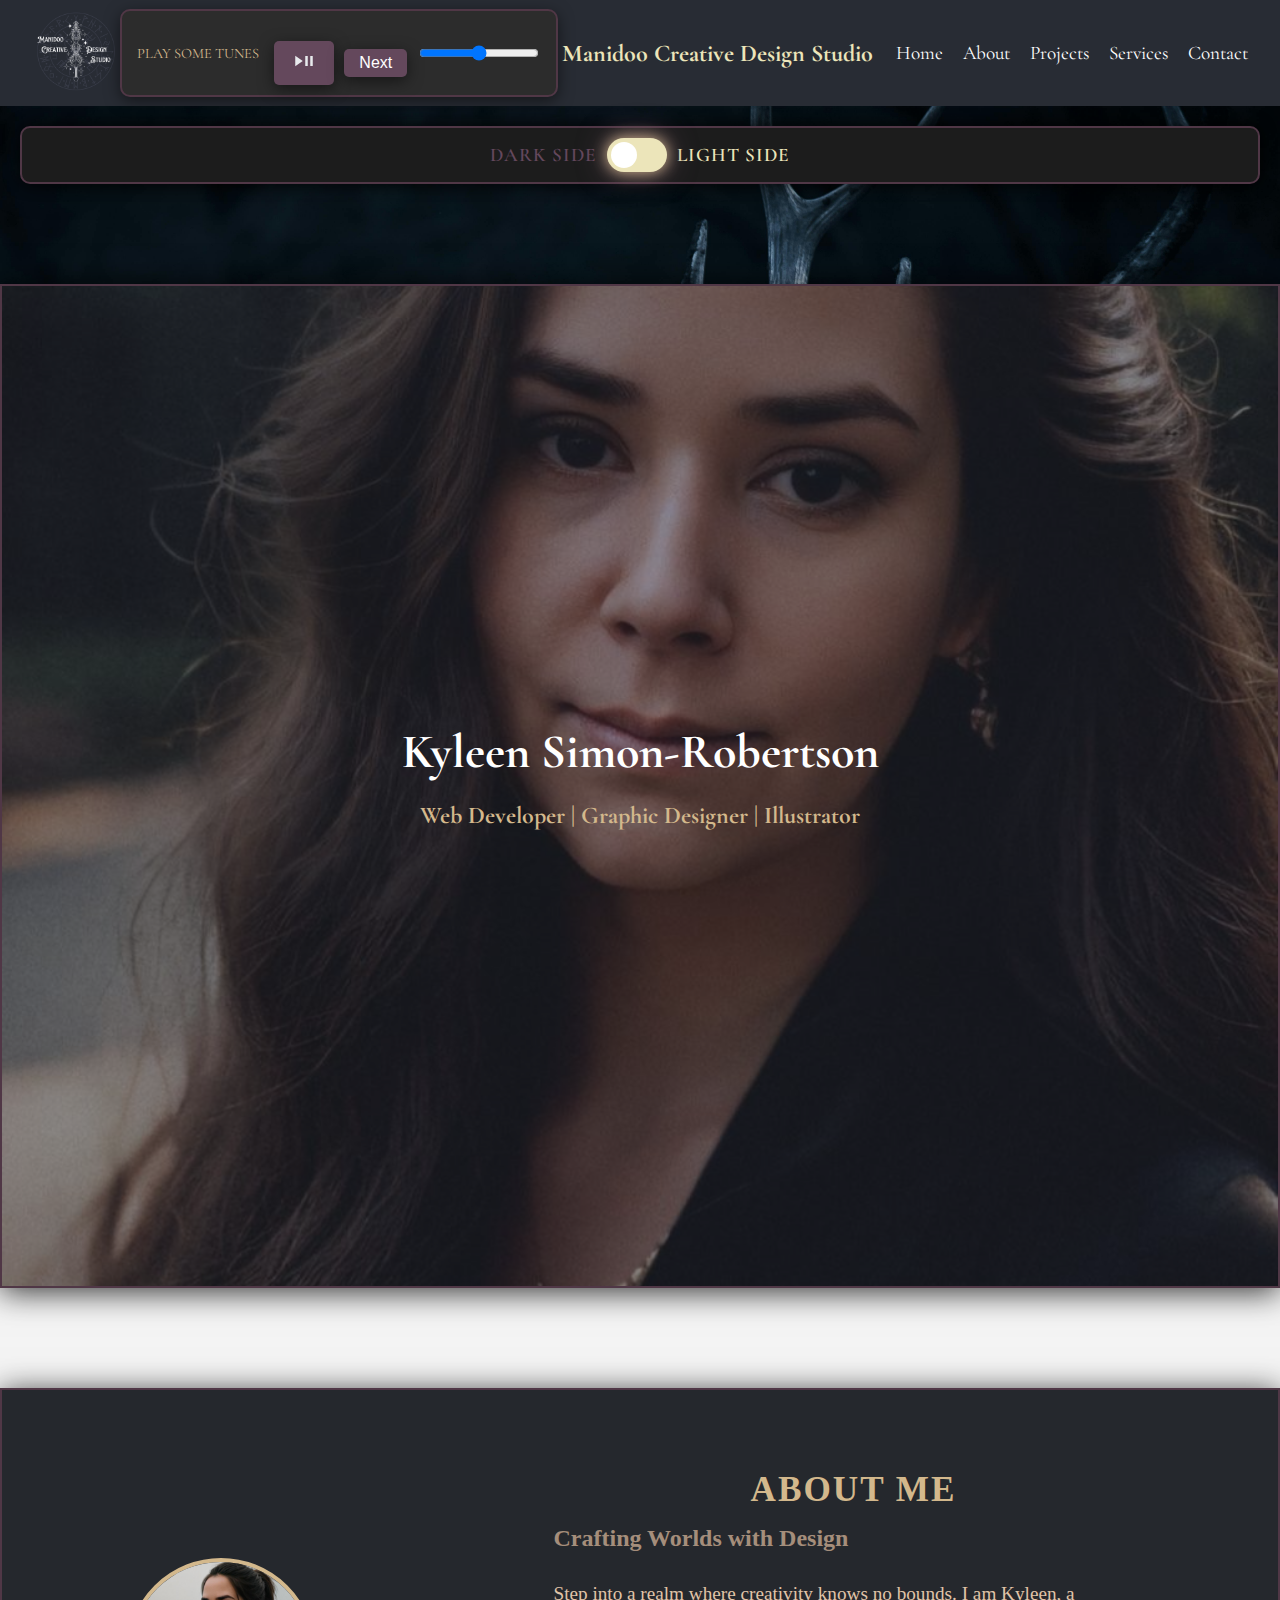
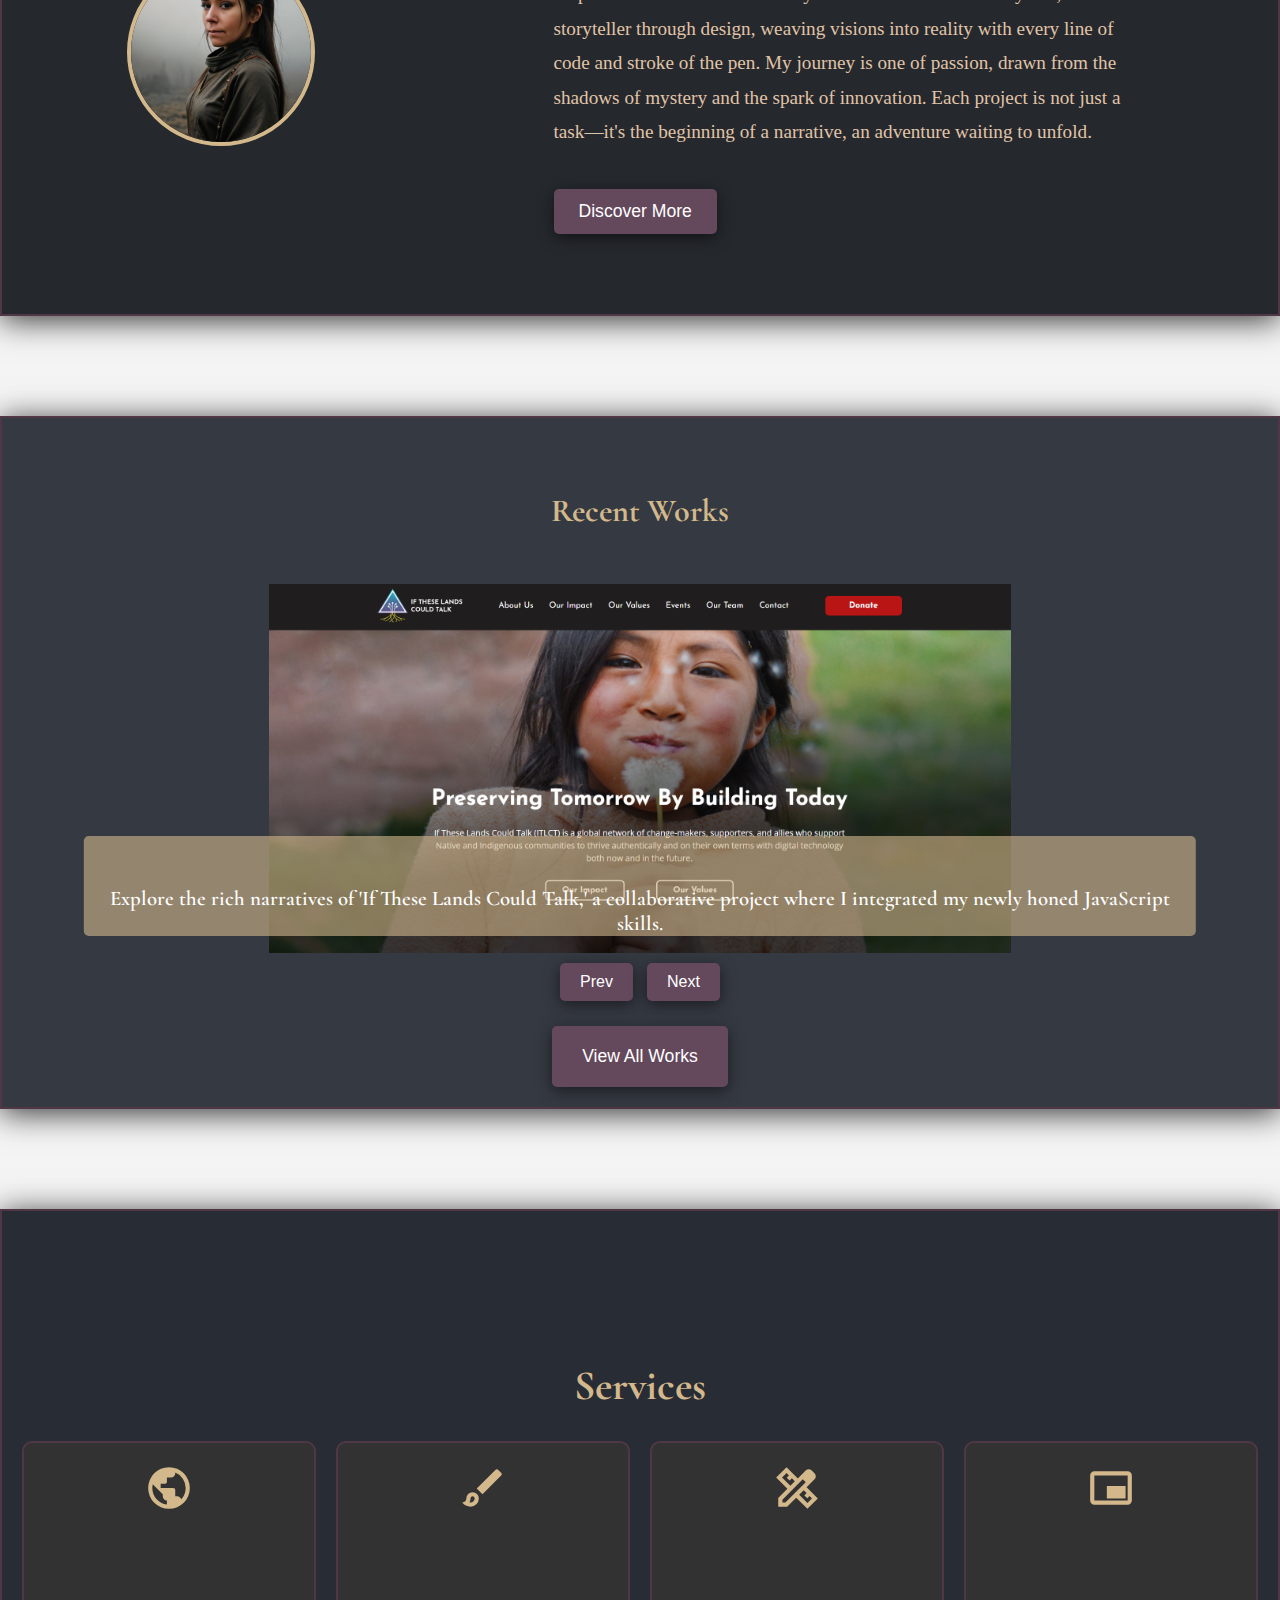
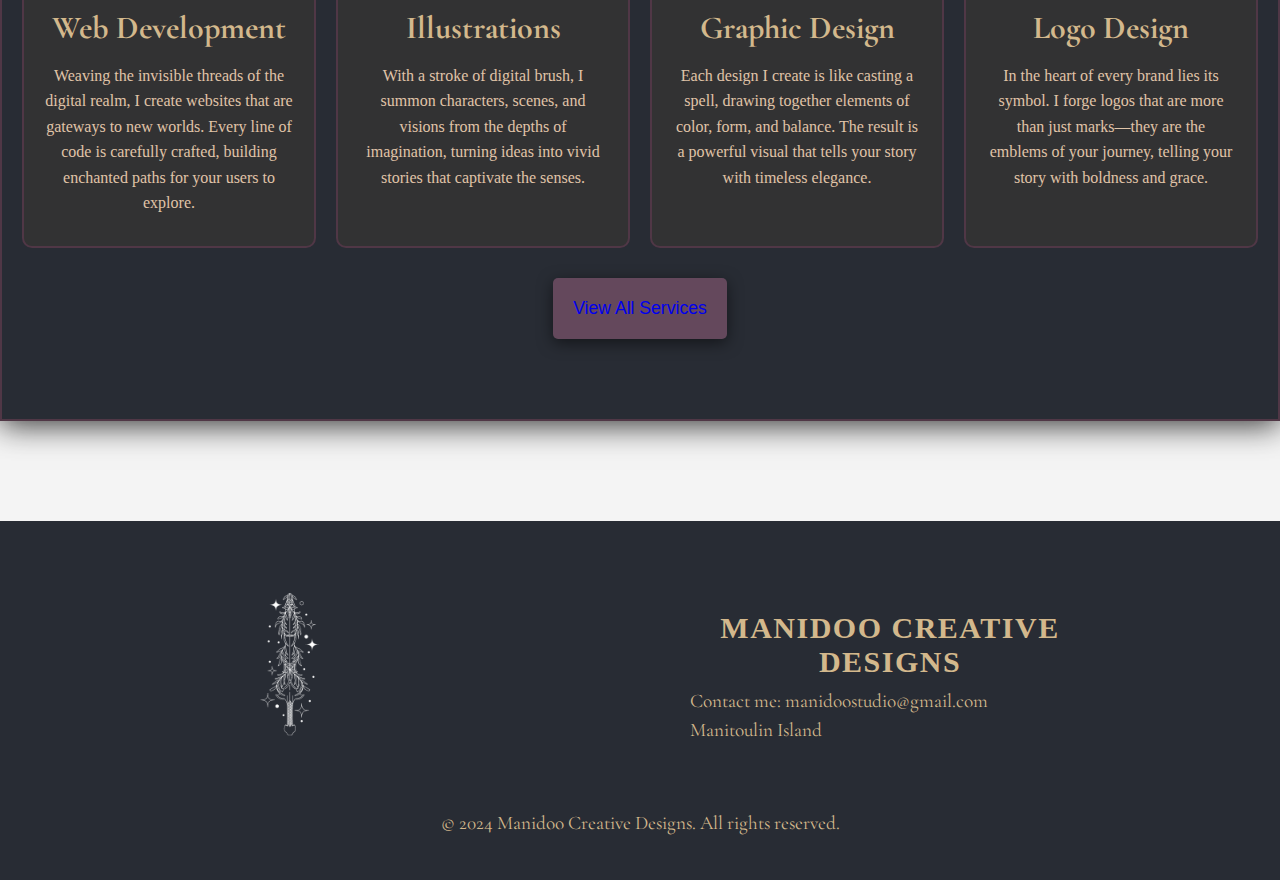
==== commit e167314e: "Added icon to tabs" ====
--- a/index.html
+++ b/index.html
@@ -4,6 +4,7 @@
     <meta charset="UTF-8">
     <meta name="viewport" content="width=device-width, initial-scale=1.0">
     <title>Kyleen Portfolio</title>
+    <link rel="icon" type="image/x-icon" href="./images/Manidoologo.png">
     <link rel="preconnect" href="https://fonts.googleapis.com">
 <link rel="preconnect" href="https://fonts.gstatic.com" crossorigin>
 <link href="https://fonts.googleapis.com/css2?family=Cormorant+Garamond:ital,wght@0,300;0,400;0,500;0,600;0,700;1,300;1,400;1,500;1,600;1,700&display=swap" rel="stylesheet">
--- a/style.css
+++ b/style.css
@@ -119,6 +119,11 @@
   box-shadow: 0px 4px 15px rgba(0, 0, 0, 0.5);
 }
 
+button {
+  width: 100%;
+  padding: 20px;
+}
+
 .about button a {
   color: white;
   text-decoration: none;
@@ -133,9 +138,6 @@
   transform: translateY(0);
 }
 
-.about button a:visited {
-  color: white;
-}
 
 .about button:hover {
   background-color: #503746;
--- a/global.css
+++ b/global.css
@@ -322,6 +322,10 @@
     font-style: normal;
   }
 
+  .about button:visited a {
+    color: white;
+  }
+
 
 
   /* // footer // */
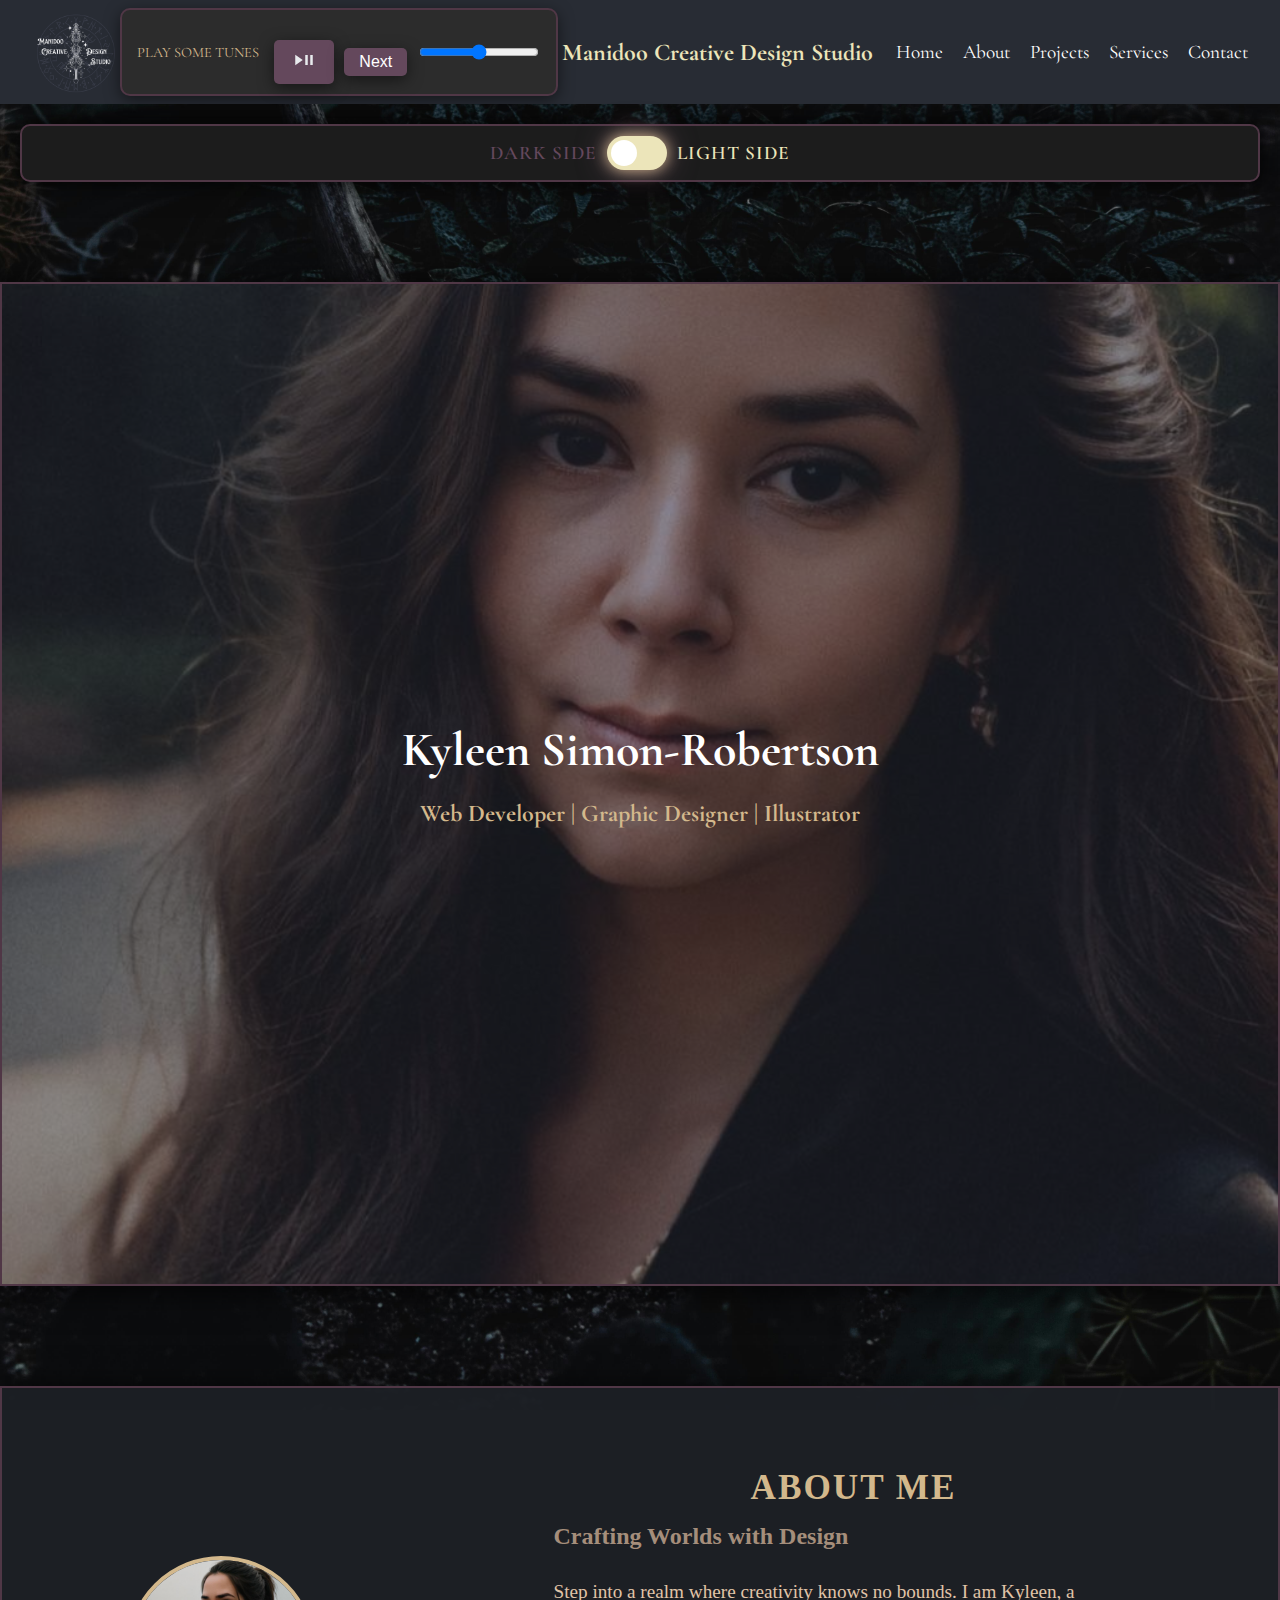
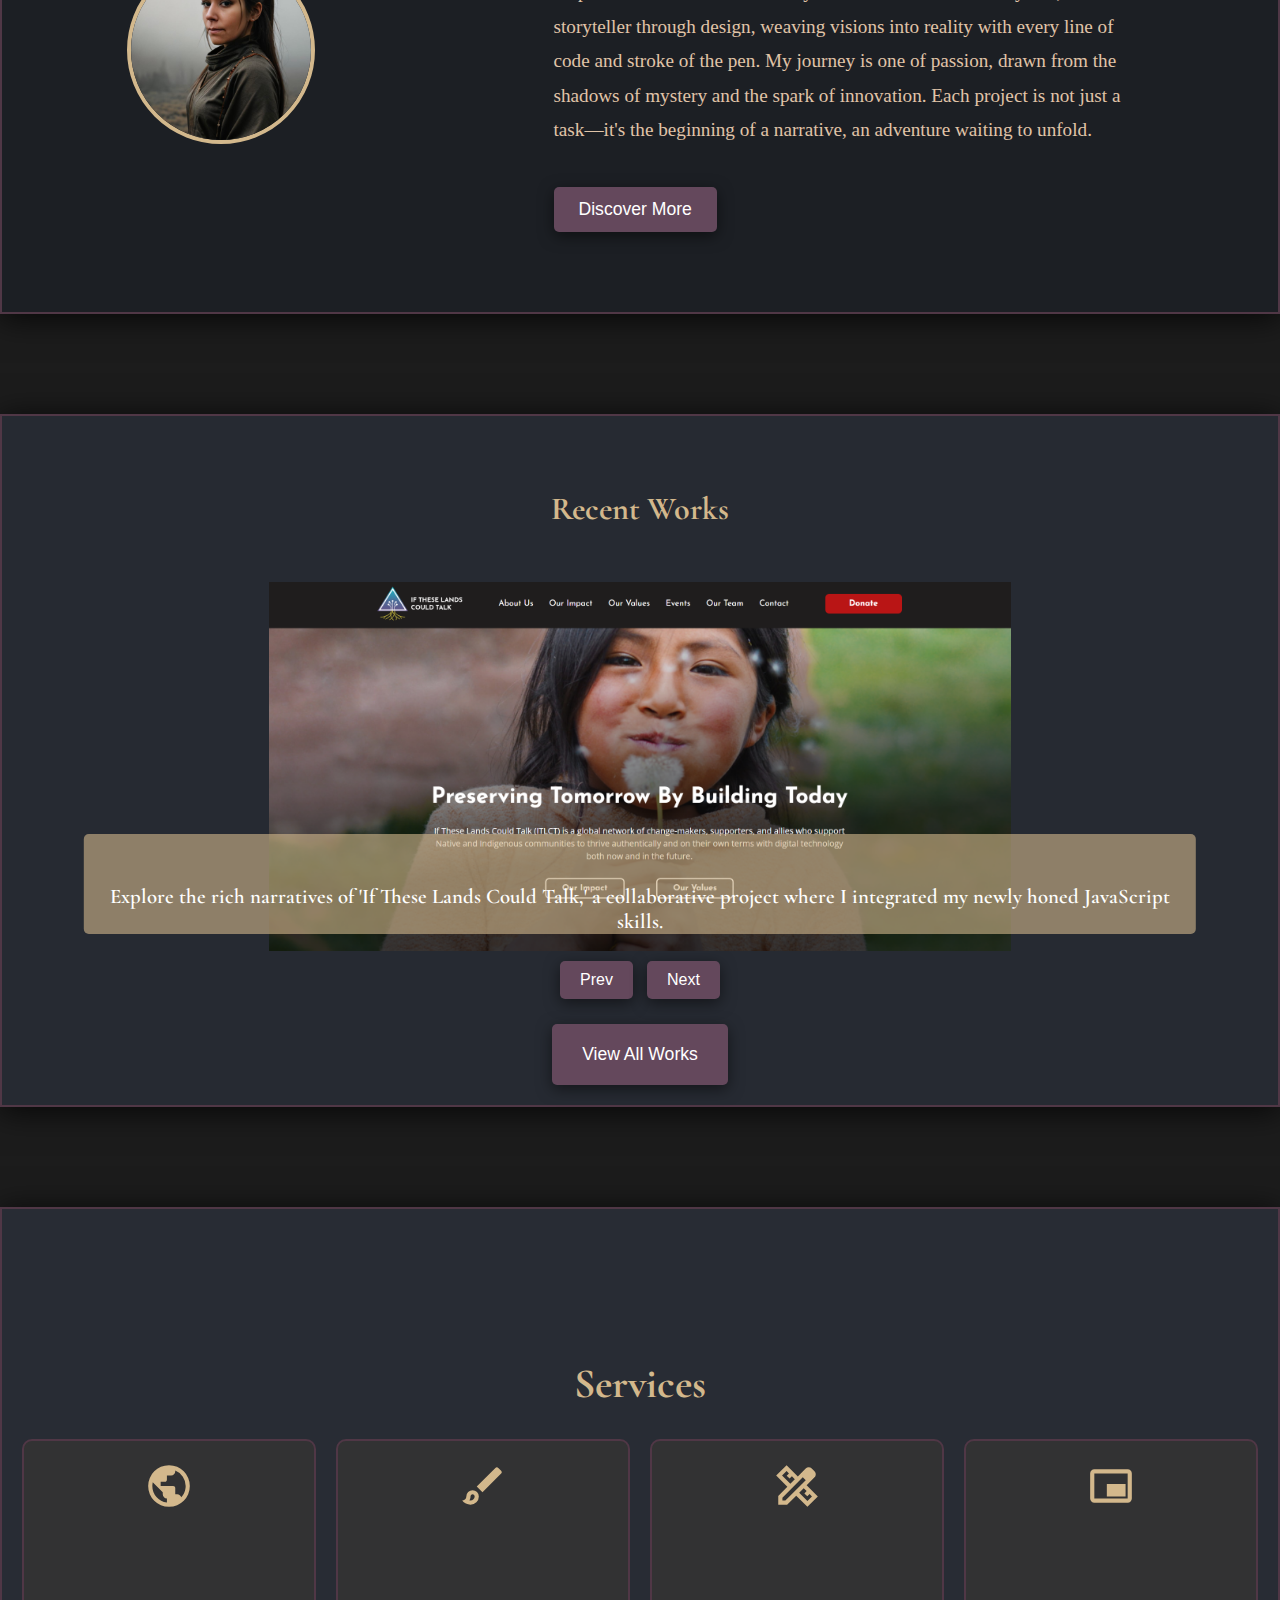
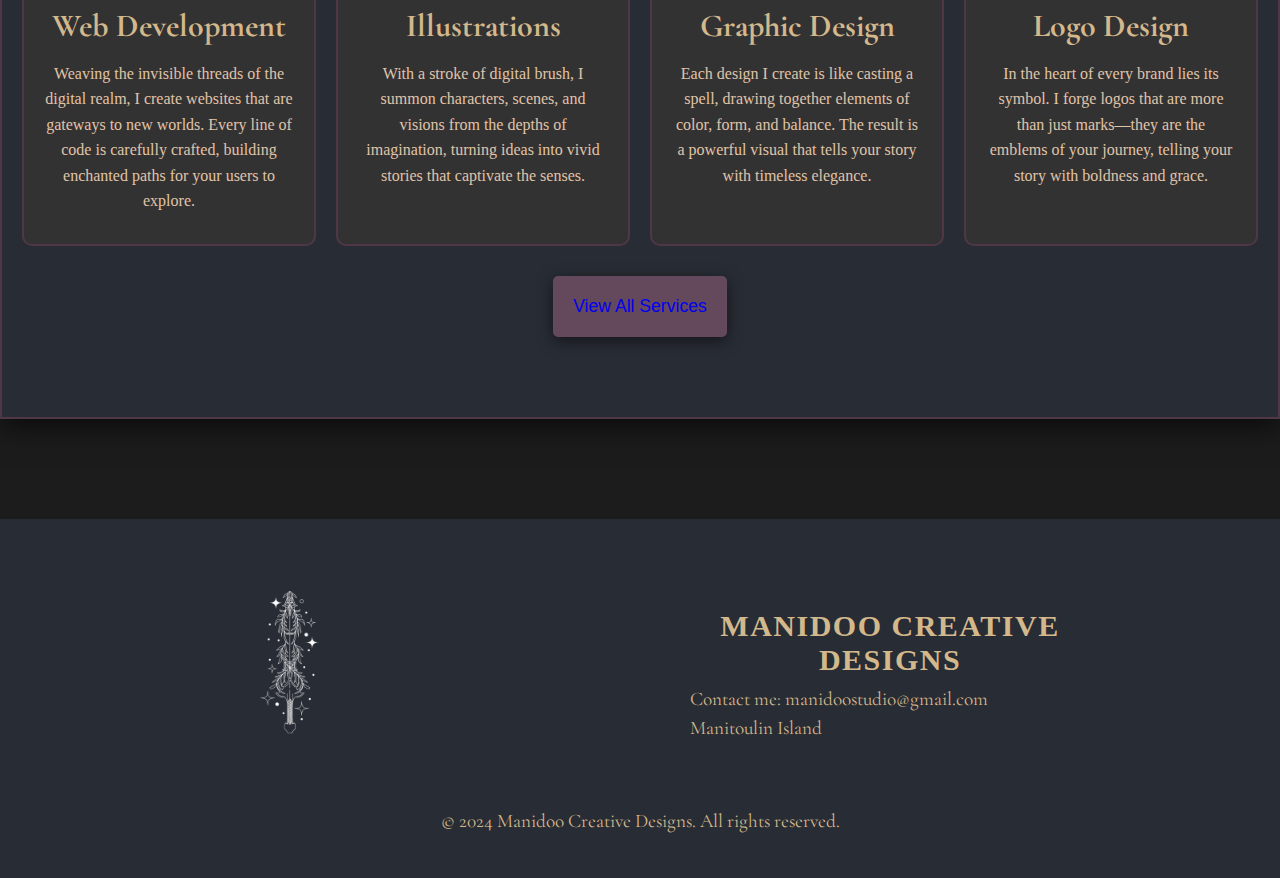
==== commit 8e6b879b: "changed tab icon - logo light side" ====
--- a/index.html
+++ b/index.html
@@ -4,19 +4,25 @@
     <meta charset="UTF-8">
     <meta name="viewport" content="width=device-width, initial-scale=1.0">
     <title>Kyleen Portfolio</title>
-    <link rel="icon" type="image/x-icon" href="./images/Manidoologo.png">
+    <link rel="icon" type="image/x-icon" href="./images/Manidoo (1).png">
     <link rel="preconnect" href="https://fonts.googleapis.com">
 <link rel="preconnect" href="https://fonts.gstatic.com" crossorigin>
 <link href="https://fonts.googleapis.com/css2?family=Cormorant+Garamond:ital,wght@0,300;0,400;0,500;0,600;0,700;1,300;1,400;1,500;1,600;1,700&display=swap" rel="stylesheet">
     <link rel="stylesheet" href="style.css">
     <link rel="stylesheet" href="global.css">
 </head>
+
 <nav>
-    <a href="./index.html">
-        <img src="./images/Manidoologo.png" alt="Manidoologo">
+
+    <a href="./index.html" id="logo-container">
+        <img id="logodark" src="./images/Manidoologo.png" alt="Dark Mode Logo" style="display: none;"> 
+        <img id="logolight" src="./images/fullLogolightmode.png" alt="Light Mode Logo"> 
     </a>
+    
+    
+    
   
-    <!-- Audio Controls Section in Navbar -->
+    <!-- Audio Controls -->
     <div class="audio-player">
       <span class="audio-player-text">Play some tunes</span>
       <button id="playPauseBtn" onclick="togglePlay()">
--- a/style.css
+++ b/style.css
@@ -43,6 +43,15 @@
   color: #d3b88c;
 }
 
+/* //Hero Section Light Mode */
+
+.light-mode .hero {
+  background-color: #616161; 
+  color: #ffffff; 
+  border-color: #d3b88c; 
+}
+
+
 /* //About Section// */
 
 .about {
@@ -164,11 +173,21 @@
   }
 }
 
-.about.light-mode {
-  background-color: #ffffff;
-  color: #333; 
-}
-
+
+/* //About Section Light Mode */
+
+.light-mode .about {
+  background-color: #dfd8c4;
+  color: #333;
+}
+
+.light-mode .about h3 {
+  color: #503746;
+}
+
+.light-mode .about p {
+  color: #503746;
+}
 /* // recent works // */
 
 .highlights {
@@ -295,6 +314,21 @@
   }
 }
 
+/* // Recent Works Light Mode */
+
+.light-mode .highlights {
+  background-color: #dfd8c4;
+  color: #333;
+}
+
+.light-mode .highlights h5 {
+  color: #503746;
+}
+
+.light-mode .highlights p {
+  color: #503746;
+}
+
 /* //Services Section // */
 
 .serviceshome {
@@ -383,6 +417,19 @@
     max-width: 300px;
   }
 }
+
+/* // Services Section Light Mode // */
+
+.light-mode .serviceshome {
+  background-color: #dfd8c4;
+  color: #333;
+}
+
+.light-mode .serviceshome h5 {
+  color: #503746;
+}
+
+
 
 /* // ABOUT - PAGE // */
 .about-page {
@@ -637,6 +684,49 @@
   background-color: #503746;
 }
 
+/* Light Side About Page */
+
+.light-mode .about-container {
+  background-color: #dfd8c4d5;
+  color: #333;
+}
+
+.light-mode .about-container h2 {
+  color: #503746;
+}
+
+.light-mode .about-container p {
+  color: #503746;
+}
+
+.light-mode .about-img {
+  border: 4px solid #503746;
+
+}
+
+.light-mode .social-links  {
+  color: #503746;
+  background-color: #dfd8c4d5;
+}
+.light-mode .social-links h3 {
+  color: #503746;
+}
+
+.light-mode .resume-section {
+  background-color: #dfd8c4d5;
+  color: #503746;
+}
+
+.light-mode .resume-section h3 {
+  color: #503746;
+}
+
+.light-mode .resume-section p {
+  color: #503746;
+  font-weight: 500;
+}
+
+
 /* // Projects // */
 
 .projects {
@@ -728,6 +818,18 @@
     width: 100%;
     max-width: 350px;
   }
+}
+
+/* Projects Light Mode */
+
+.light-mode .projects {
+  background-color: #dfd8c4;
+  color: #333;
+  border: 2px solid #503746;
+}
+
+.light-mode .projects h2 {
+  color: #503746;
 }
 
 /* //WebDevelopment// */
@@ -910,6 +1012,36 @@
   }
 }
 
+/* Web Development - Light Side */
+
+.light-mode .web-dev-portfolio {
+  background-color: #d3b88cb4;
+  color: #1c1c1ce0;
+  box-shadow: #1c1f24 0 0 20px;
+}
+
+.light-mode .web-dev-portfolio h2 {
+  color: #503746;
+}
+
+.light-mode .web-dev-portfolio p {
+  color: #64485ce0;
+  font-weight: 600;
+}
+
+.light-mode .web-dev-portfolio h3  {
+  color: #503746;
+}
+
+.light-mode .web-dev-portfolio h3 a {
+  color: #503746;
+}
+
+.light-mode .project-card-wd {  
+  background-color: #af9c7ce0;
+  color: #1c1c1ce0;
+  box-shadow: #1c1f24 0 0 20px;
+}
 /* //Graphic Design // */
 
 .graph-design-portfolio {
@@ -1028,6 +1160,36 @@
   }
 }
 
+/* Graphic Design - Light Side */
+
+.light-mode .graph-design-portfolio {
+  background-color: #af9c7ce0;
+  color: #1c1c1ce0;
+  box-shadow: #1c1f24 0 0 20px;
+}
+
+.light-mode .graph-design-portfolio h2 {
+  color: #503746;
+}
+
+.light-mode .graph-design-portfolio h3  {
+  color: #503746;
+}
+
+.light-mode .graph-design-portfolio h3 a {
+  color: #503746;
+}
+
+.light-mode .graph-design-portfolio p {
+  color: #503746;
+  font-weight: 600;
+}
+
+.light-mode .project-card-gd {
+  background-color: #af9c7ce0;
+  color: #333;
+  border: 2px solid #503746;
+}
 /* // Digital Art // */
 
 .digital-art-portfolio {
@@ -1159,6 +1321,37 @@
   transform: translateY(-3px);
 }
 
+/*  Digital Art - Light Side */
+
+.light-mode .digital-art-portfolio {
+  background-color: #af9c7ce0;
+  color: #333;
+  border: 2px solid #503746;
+}
+
+.light-mode .digital-art-portfolio h2 {
+  color: #503746;
+}
+
+.light-mode .digital-art-portfolio p {
+  color: #503746;
+  font-weight: 600;
+}
+
+.light-mode .project-card-da {
+  background-color: #af9c7ce0;
+  color: #333;
+  border: 2px solid #503746;
+}
+
+.light-mode .project-card-da h3  {
+  color: #503746;
+}
+
+.light-mode .project-card-da p {
+  color: #503746;
+}
+
 /* // Services Page // */
 
 .services-intro {
@@ -1279,6 +1472,58 @@
   }
 }
 
+/*  Services - Light Mode */
+
+.light-mode .services-intro {
+  background-color: #af9c7ce0;
+  color: #333;
+  border: 2px solid #503746;
+}
+
+.light-mode .services-intro h2 {
+  color: #503746;
+  font-weight: 600;
+}
+
+.light-mode .services-intro p {
+  color: #503746;
+  font-weight: 600;
+}
+
+.light-mode .service-item {
+  background-color: #af9c7cee;
+  color: #333;
+  border: 2px solid #503746;
+}
+
+.light-mode .service-item h3 {
+  color: #503746;
+}
+
+.light-mode .service-item p {
+  color: #503746;
+}
+
+.light-mode .service-item .price {
+  color: #503746;
+  font-weight: 600;
+}
+
+.light-mode .full-package .price {
+  color: #503746;
+  font-weight: 600;
+}
+
+.light-mode .full-package {
+  background-color: #af9c7c;
+  color: #333;
+  border: 2px solid #503746;
+}
+
+.light-mode .full-package h2 {
+  color: #503746;
+} 
+
 /* // Contact Page // */
 
 .contact-intro h2,
@@ -1493,3 +1738,53 @@
     max-width: 100%;
   }
 }
+
+/* Contact Page - Light Mode */
+
+.light-mode .contact-intro {
+  background-color: #af9c7ce8;
+  color: #333;
+}
+
+.light-mode .contact-intro h2 {
+  color: #503746;
+}
+
+.light-mode .contact-intro p {
+  color: #503746;
+  font-weight: 600;
+}
+
+.light-mode .contact-details {
+  background-color: #af9c7ccb;
+  color: #333;
+}
+
+.light-mode .contact-details p {
+  color: #503746;
+  font-weight: 600;
+}
+
+.light-mode .info-item {
+  background-color: #af9c7ce0;
+  color: #333;
+  border: 2px solid #503746;
+}
+
+.light-mode .info-item h3 {
+  color: #503746;
+  font-weight: 700;
+}
+
+.light-mode .info-item p {
+  color: #503746;
+}
+
+.light-mode .info-item p a {
+  color: #503746;  
+}
+
+.light-mode .contact-form-section {
+  background-color: #685d53e8;
+  color: #333;
+}--- a/global.css
+++ b/global.css
@@ -12,6 +12,7 @@
   nav img {
     height: 85px;
   }
+
   
   nav h1 {
     font-size: 1.5rem;
@@ -182,6 +183,53 @@
       margin-bottom: 5px;
     }
   }
+
+  /* // light mode body // */
+
+.light-mode nav {
+    background: #dfd8c4; 
+    color: #282c34; 
+    box-shadow: 0 4px 10px rgba(0, 0, 0, 0.2); 
+}
+
+.light-mode nav h1 {
+    font-size: 1.5rem;
+    color: #503746;
+    font-weight: bold;
+    margin: 0;
+    padding: 0;
+  }
+
+.light-mode .audio-player {
+    background-color: #f8f8ea; 
+    border: 2px solid #d3b88c; 
+    box-shadow: 0 2px 10px rgba(0, 0, 0, 0.2); 
+    font-weight: 600;
+    font-size: 1.2rem;
+}
+
+.light-mode .audio-player button {
+    background-color: #d3b88c; 
+    color: #282c34; 
+}
+
+.light-mode .audio-player button:hover {
+    background-color: #b3a17a; 
+}
+
+.light-mode .menu-toggle {
+    color: #282c34; 
+}
+
+.light-mode nav ul li a {
+    color: #64485c;
+    font-weight: 600;
+}
+
+.light-mode nav ul li a:hover {
+    color: #ac9673; 
+}
+
   
   
   /* Particles */
@@ -422,4 +470,22 @@
       width: 100px;
     }
   
-  }     +  }     
+
+  /* // Light Mode Footer // */
+
+  .light-mode footer {
+    background: #dfd8c4; 
+    color: #503746;
+   
+  }
+  
+  .light-mode footer h3 {
+    color: #503746;
+  }
+
+  .light-mode footer p {
+    color: #503746;
+  }
+  
+ 
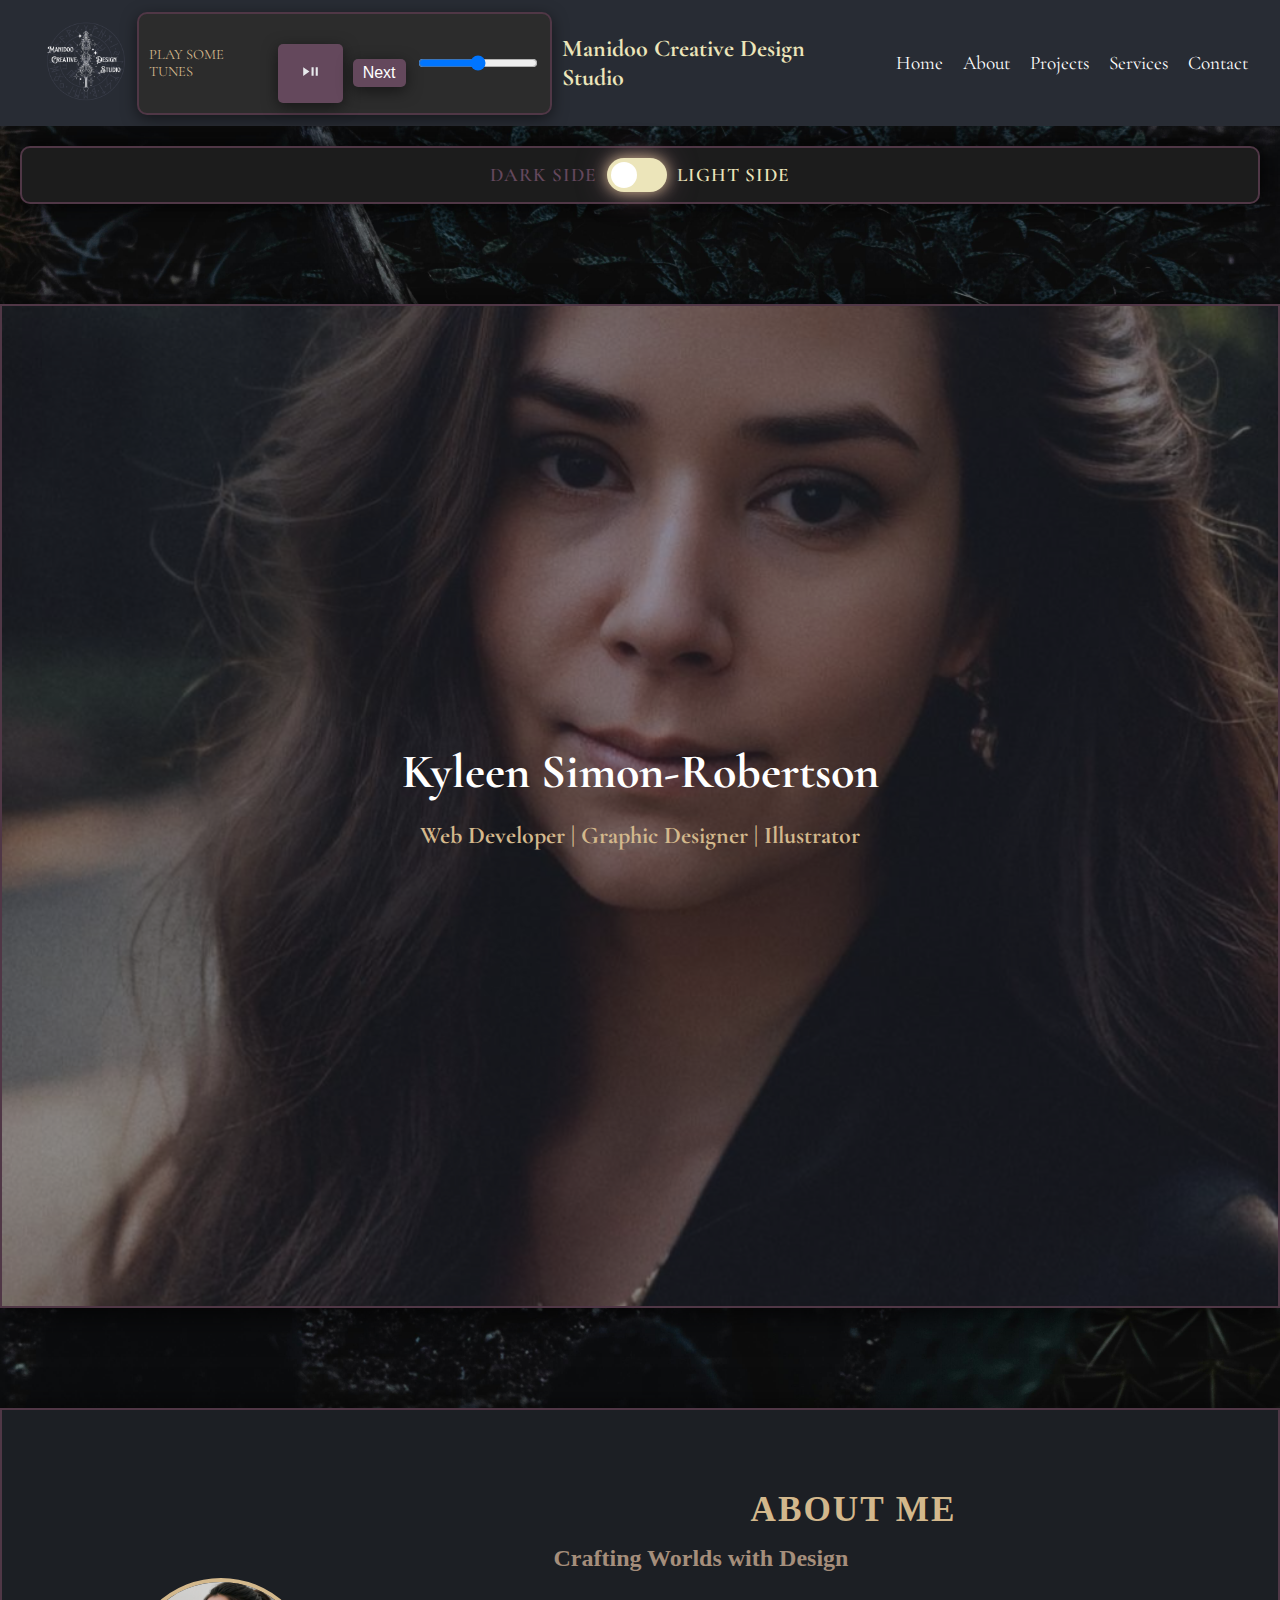
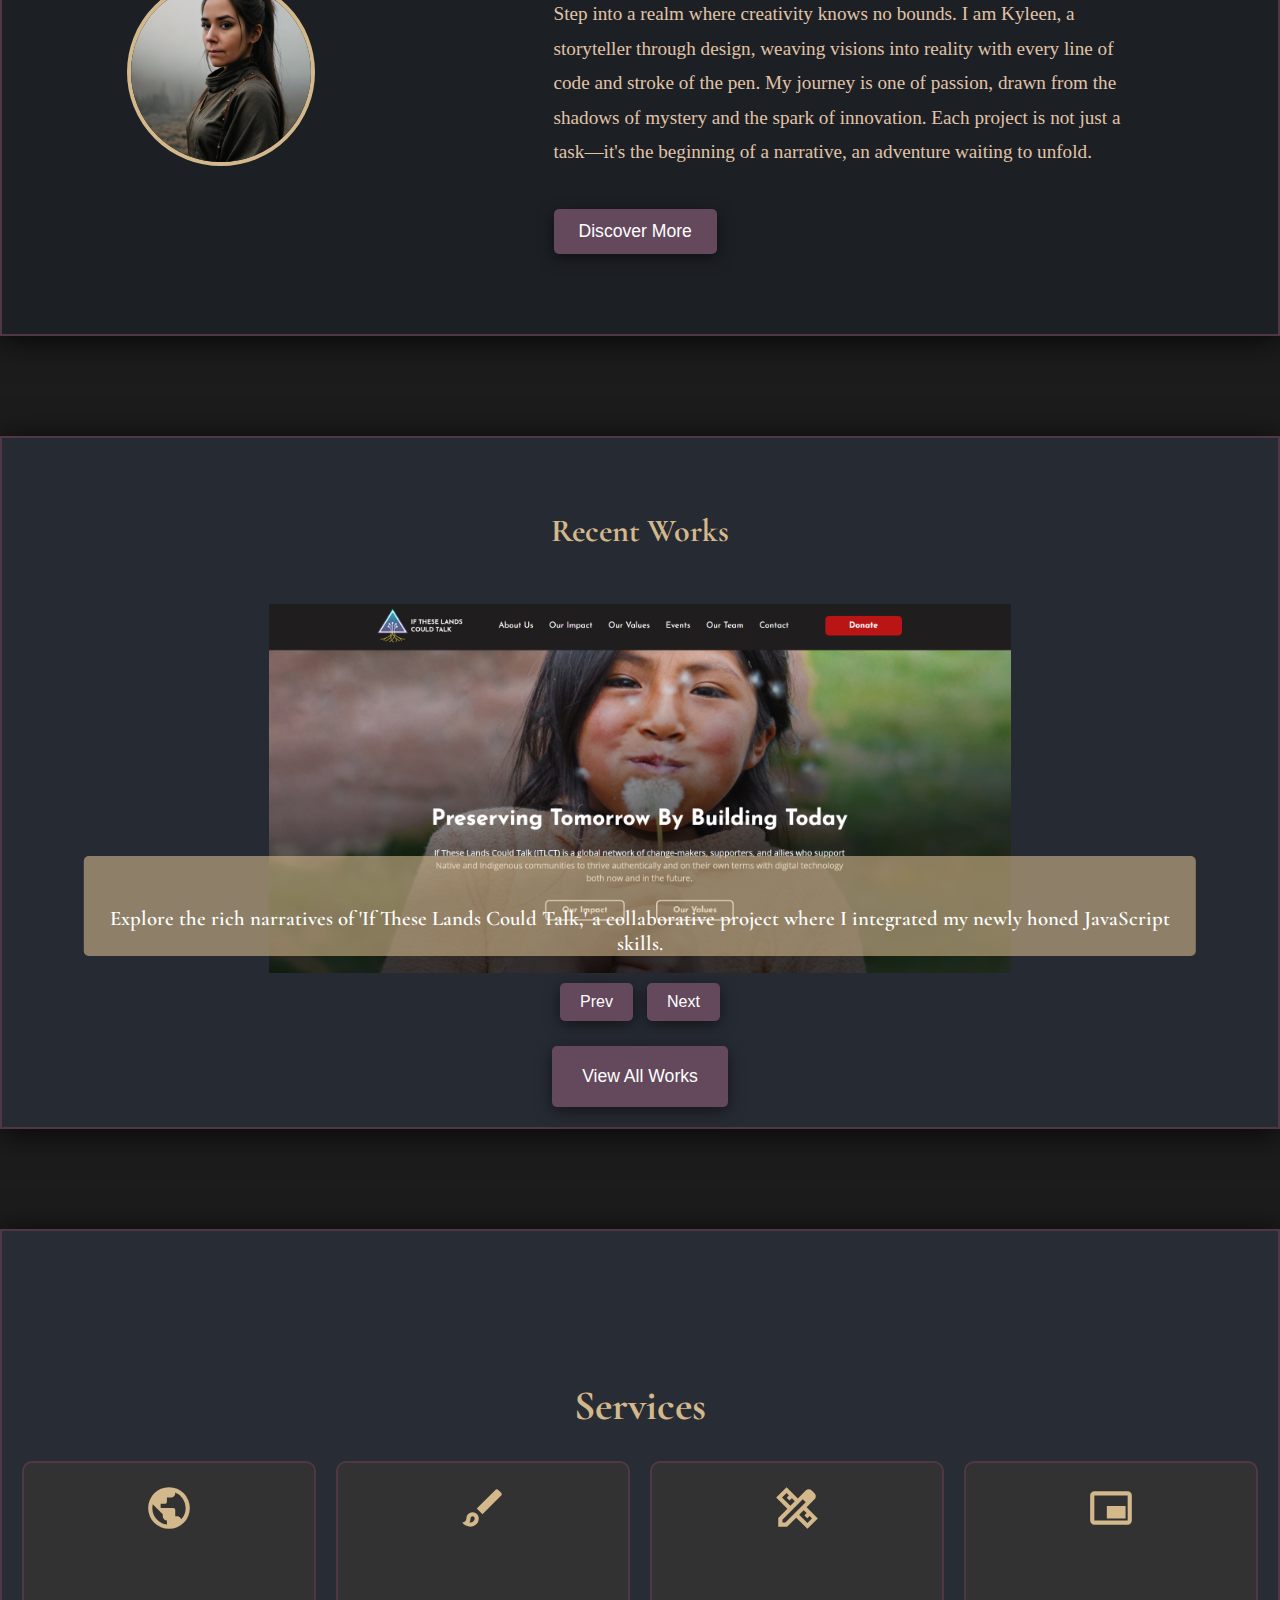
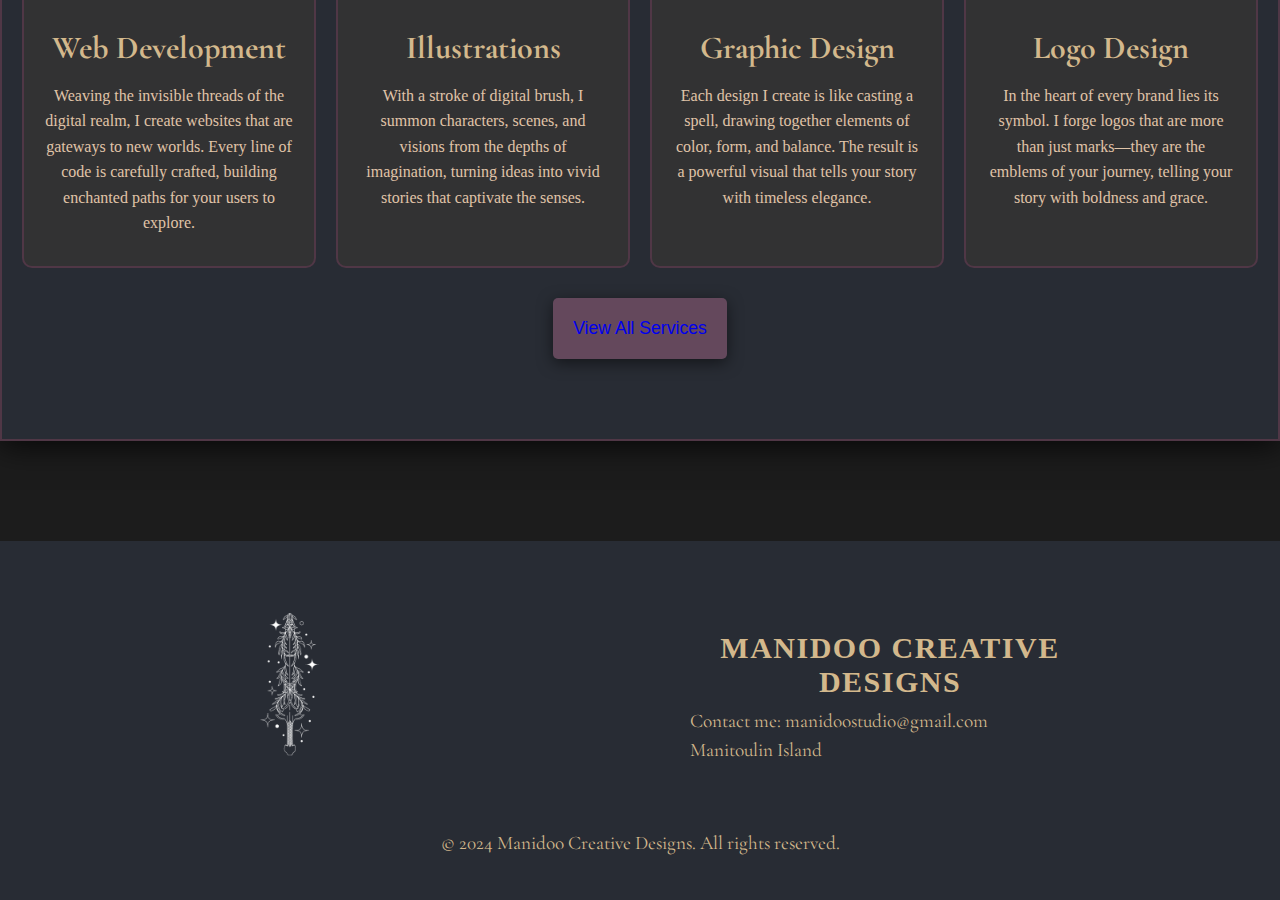
==== commit 160dc5aa: "Added sound effects and load screen for nav tabs" ====
--- a/index.html
+++ b/index.html
@@ -12,37 +12,40 @@
     <link rel="stylesheet" href="global.css">
 </head>
 
-<nav>
 
-    <a href="./index.html" id="logo-container">
-        <img id="logodark" src="./images/Manidoologo.png" alt="Dark Mode Logo" style="display: none;"> 
-        <img id="logolight" src="./images/fullLogolightmode.png" alt="Light Mode Logo"> 
-    </a>
-    
-    
-    
-  
-    <!-- Audio Controls -->
-    <div class="audio-player">
-      <span class="audio-player-text">Play some tunes</span>
-      <button id="playPauseBtn" onclick="togglePlay()">
-        <img id="playPauseIcon" src="./Icons/play_pause_24dp_E8EAED_FILL0_wght400_GRAD0_opsz24.svg" alt="Play Icon">
-      </button>
-      <button onclick="playNext()">Next</button>
-      <input type="range" id="volumeControl" min="0" max="1" step="0.1" onchange="setVolume(this.value)" value="0.5" alt="Volume Control" aria-label="Volume Control">
+<body>
+    <div id="loading-screen" style="display: none;">
+        <div class="portal">
+            <h2>Transferring to a different realm...</h2>
+        </div>
     </div>
-  
-    <h1>Manidoo Creative Design Studio</h1>
-  
-    <div class="menu-toggle">☰</div>
-    <ul>
-      <li><a href="./index.html">Home</a></li>
-      <li><a href="./about.html">About</a></li>
-      <li><a href="./projects.html">Projects</a></li>
-      <li><a href="./services.html">Services</a></li>
-      <li><a href="./contact.html">Contact</a></li>
-    </ul>
-  </nav>
+
+    <nav>
+        <audio id="click-sound" src="./Audio/newpageaudio.mp3" preload="auto"></audio>
+        <a href="./index.html">
+            <img src="./images/Manidoologo.png" alt="Manidoologo">
+        </a>
+        <div class="audio-player">
+            <span class="audio-player-text">Play some tunes</span>
+            <button id="playPauseBtn" onclick="togglePlay()">
+                <img id="playPauseIcon" src="./Icons/play_pause_24dp_E8EAED_FILL0_wght400_GRAD0_opsz24.svg" alt="Play Icon">
+            </button>
+            <button onclick="playNext()">Next</button>
+            <input type="range" id="volumeControl" min="0" max="1" step="0.1" onchange="setVolume(this.value)" value="0.5" alt="Volume Control" aria-label="Volume Control">
+        </div>
+        <h1>Manidoo Creative Design Studio</h1>
+        <div class="menu-toggle">☰</div>
+        <ul>
+            <li><a href="./index.html">Home</a></li>
+            <li><a href="./about.html">About</a></li>
+            <li><a href="./projects.html">Projects</a></li>
+            <li><a href="./services.html">Services</a></li>
+            <li><a href="./contact.html">Contact</a></li>
+        </ul>
+    </nav>
+
+
+
   
   <header>
     <div class="theme-toggle-container">
@@ -58,7 +61,7 @@
   </header>
   
 
-<body>
+
     <div class="hero">
         <img src="./1724370405558.jpg" alt="">
         <h1>Kyleen Simon-Robertson</h1>
--- a/style.css
+++ b/style.css
@@ -770,6 +770,9 @@
 .project-card:hover {
   transform: translateY(-10px);
   box-shadow: 0 6px 20px rgba(0, 0, 0, 0.7);
+
+    transform: scale(1.1);
+    box-shadow: 0 0 15px #d3b88c, 0 0 30px #503746;
 }
 
 .project-card img {
--- a/global.css
+++ b/global.css
@@ -1,3 +1,28 @@
+/* Loading Screen */
+
+#loading-screen {
+    position: fixed;
+    top: 0;
+    left: 0;
+    width: 100%;
+    height: 100%;
+    background-color: black;
+    color: #d3b88c; /* Gold color */
+    display: flex;
+    justify-content: center;
+    align-items: center;
+    z-index: 9999; /* Ensure it appears above all content */
+    transition: opacity 0.5s ease;
+}
+
+.portal {
+    text-align: center;
+    /* You can add styles for the glowing effect here */
+    text-shadow: 0 0 20px #d3b88c, 0 0 40px #64485c;
+    font-size: 1.5em;
+}
+
+
 /* Navigation Bar */
 nav {
     background: #282c34;
@@ -11,6 +36,7 @@
   
   nav img {
     height: 85px;
+    padding: 10px;
   }
 
   
@@ -18,7 +44,7 @@
     font-size: 1.5rem;
     font-weight: bold;
     margin: 0;
-    padding: 0;
+    padding: 10px;
   }
   
   ul {
@@ -98,7 +124,7 @@
     align-items: center;
     justify-content: space-between;
     background-color: #2c2c2c;
-    padding: 10px 15px;
+    padding: 10px 10px;
     border: 2px solid #503746;
     border-radius: 10px;
     box-shadow: 0 4px 15px rgba(0, 0, 0, 0.5);
@@ -108,7 +134,7 @@
     background-color: #64485c;
     color: #ffffff;
     border: none;
-    padding: 5px 15px;
+    padding: 5px 10px;
     cursor: pointer;
     font-size: 1em;
     border-radius: 5px;
@@ -122,7 +148,7 @@
   }
   
   #playPauseBtn img {
-    height: 30px;
+    height: 25px;
   }
   
   #volumeControl {
@@ -156,7 +182,7 @@
       flex-direction: column;
       align-items: flex-start;
       padding: 15px;
-      width: 100%;
+      width: 90%;
     }
   
     .audio-player button {
@@ -179,11 +205,14 @@
     }
   
     .audio-player-text {
-      font-size: 0.8em;
+      font-size: 0.9em;
       margin-bottom: 5px;
-    }
-  }
-
+
+    }
+  }
+
+
+  
   /* // light mode body // */
 
 .light-mode nav {
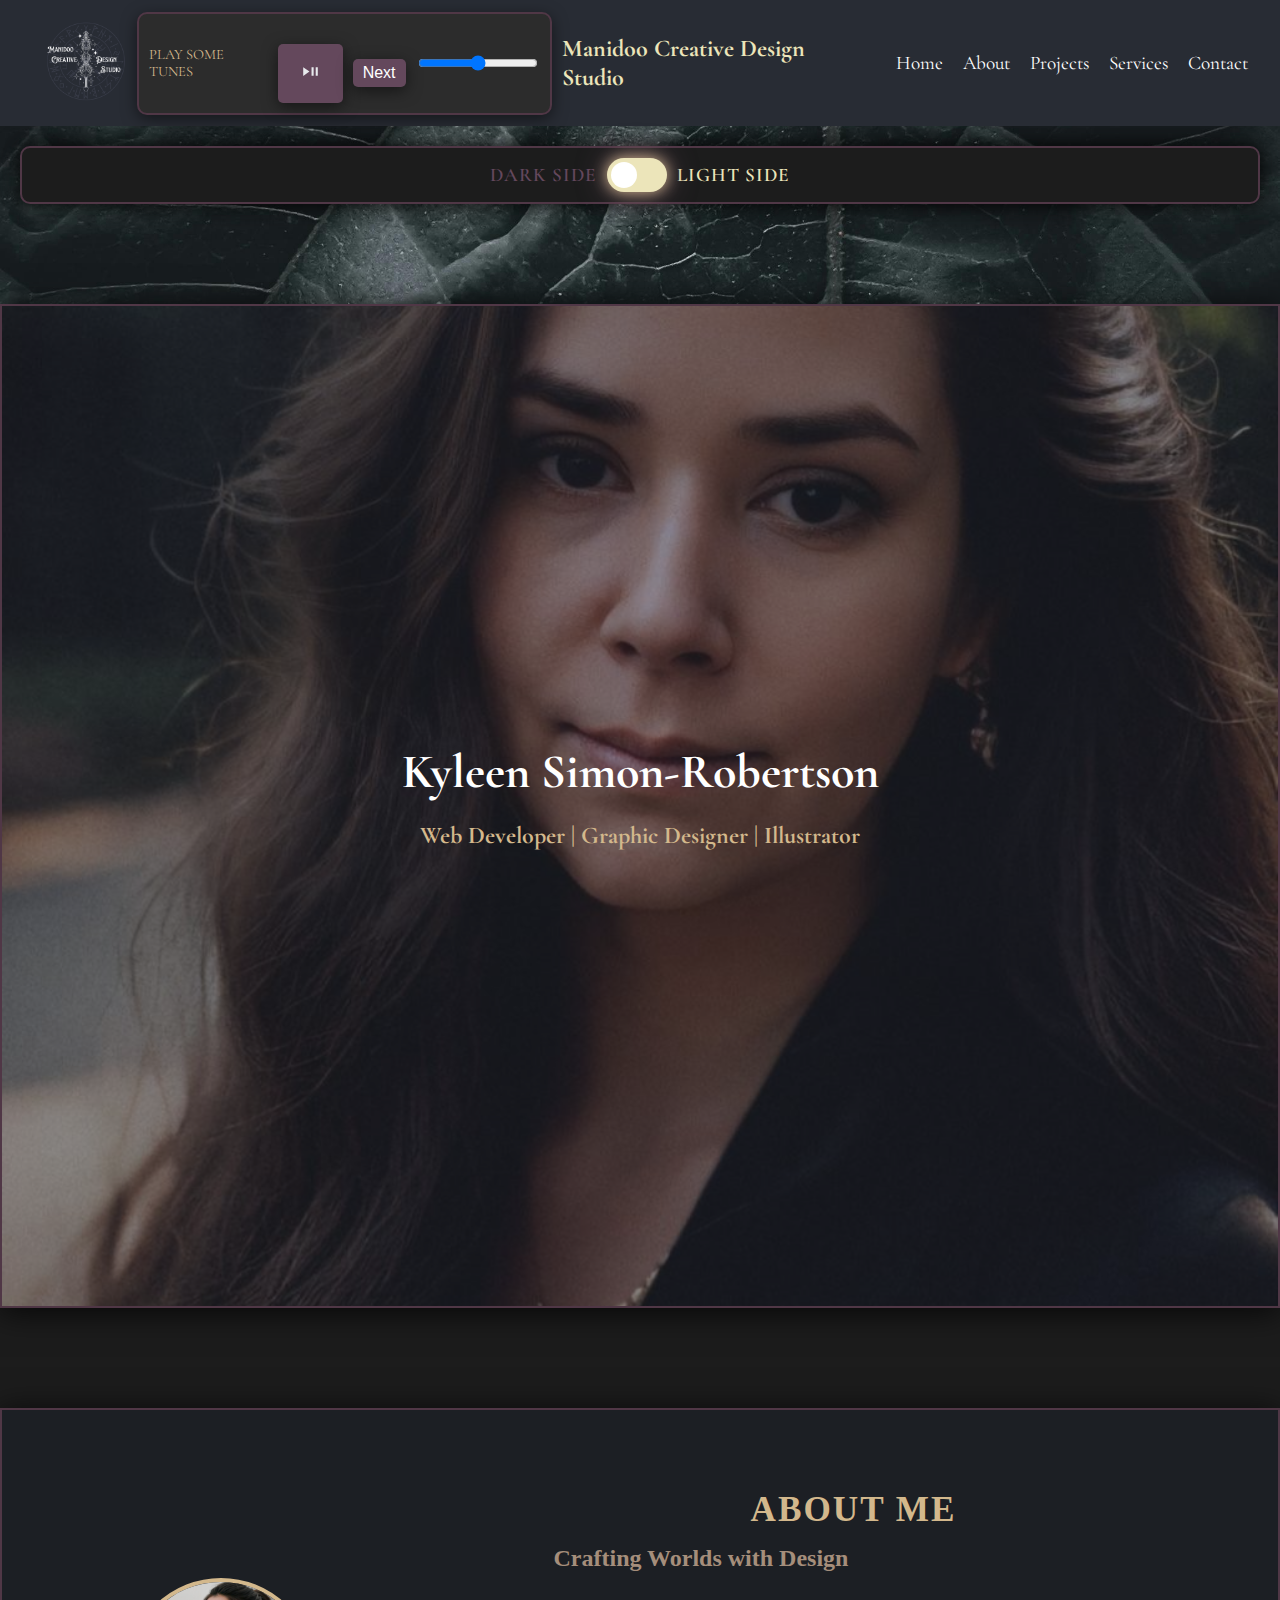
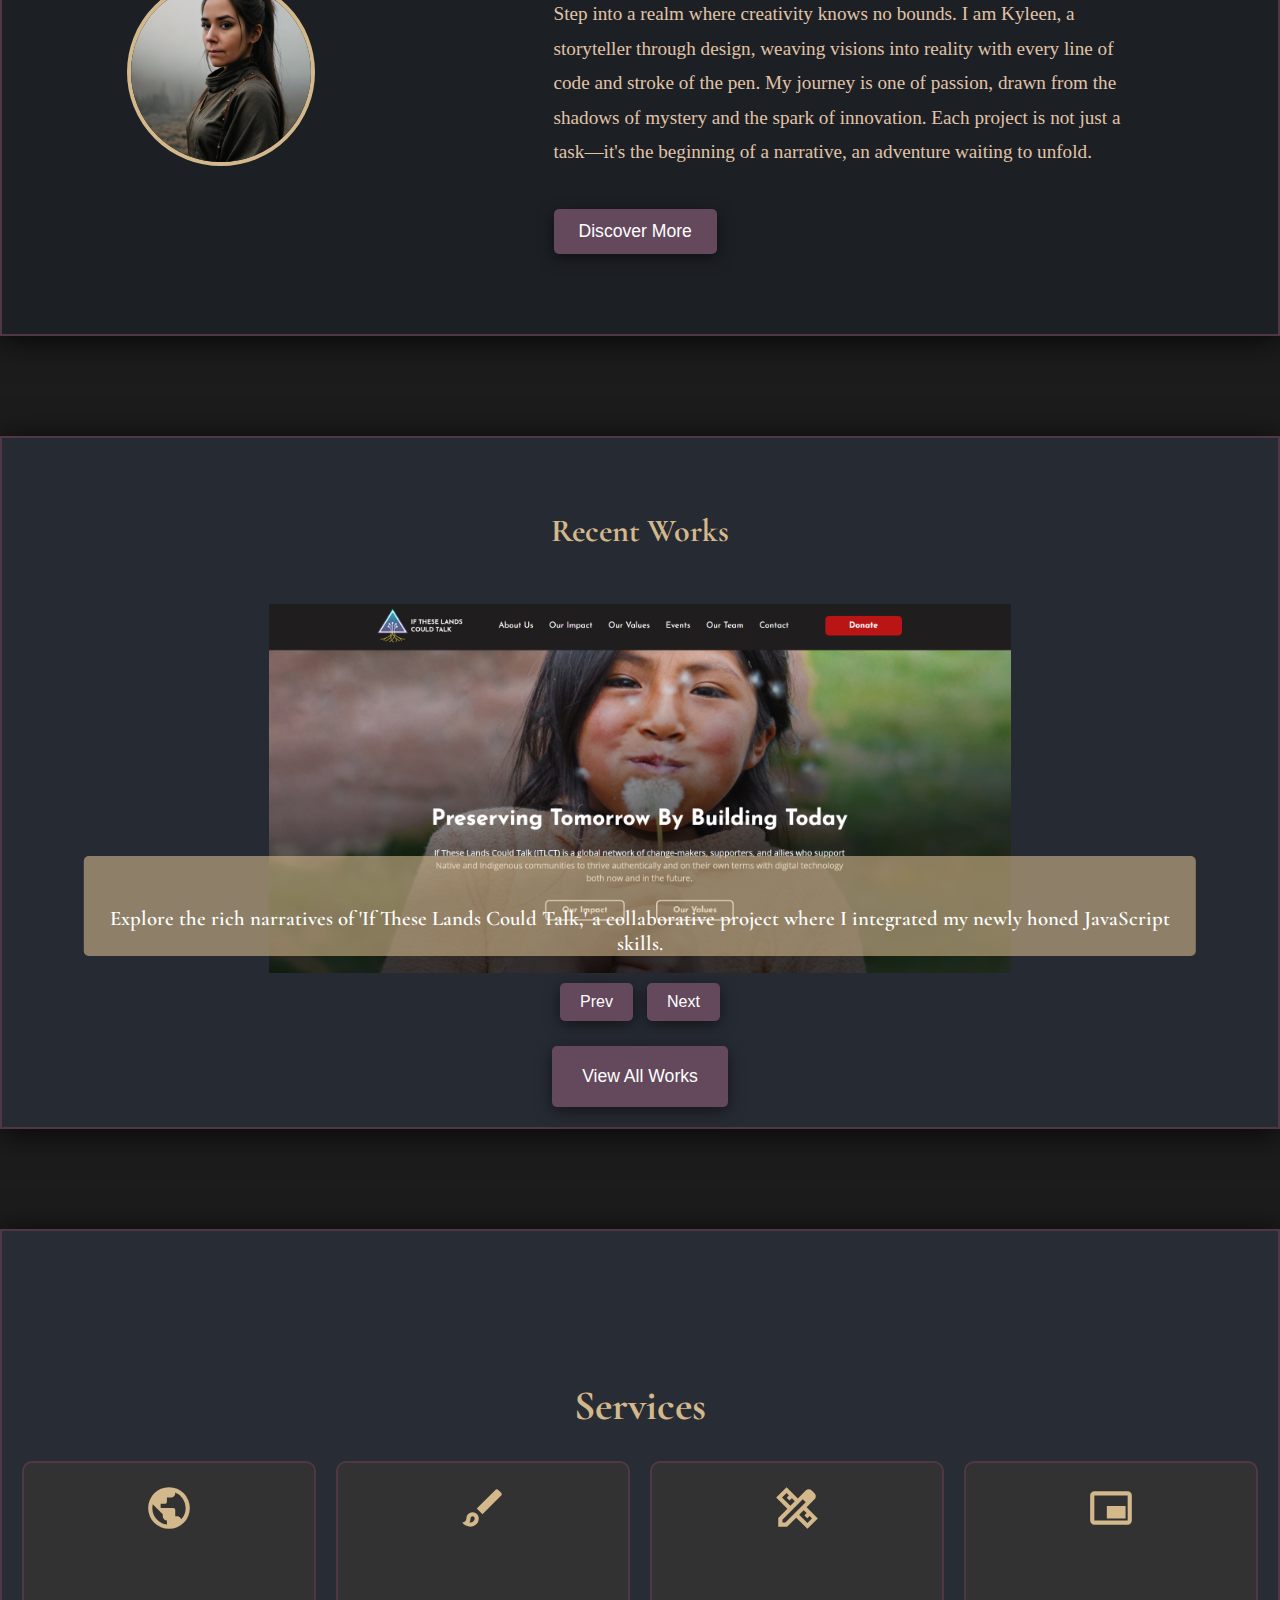
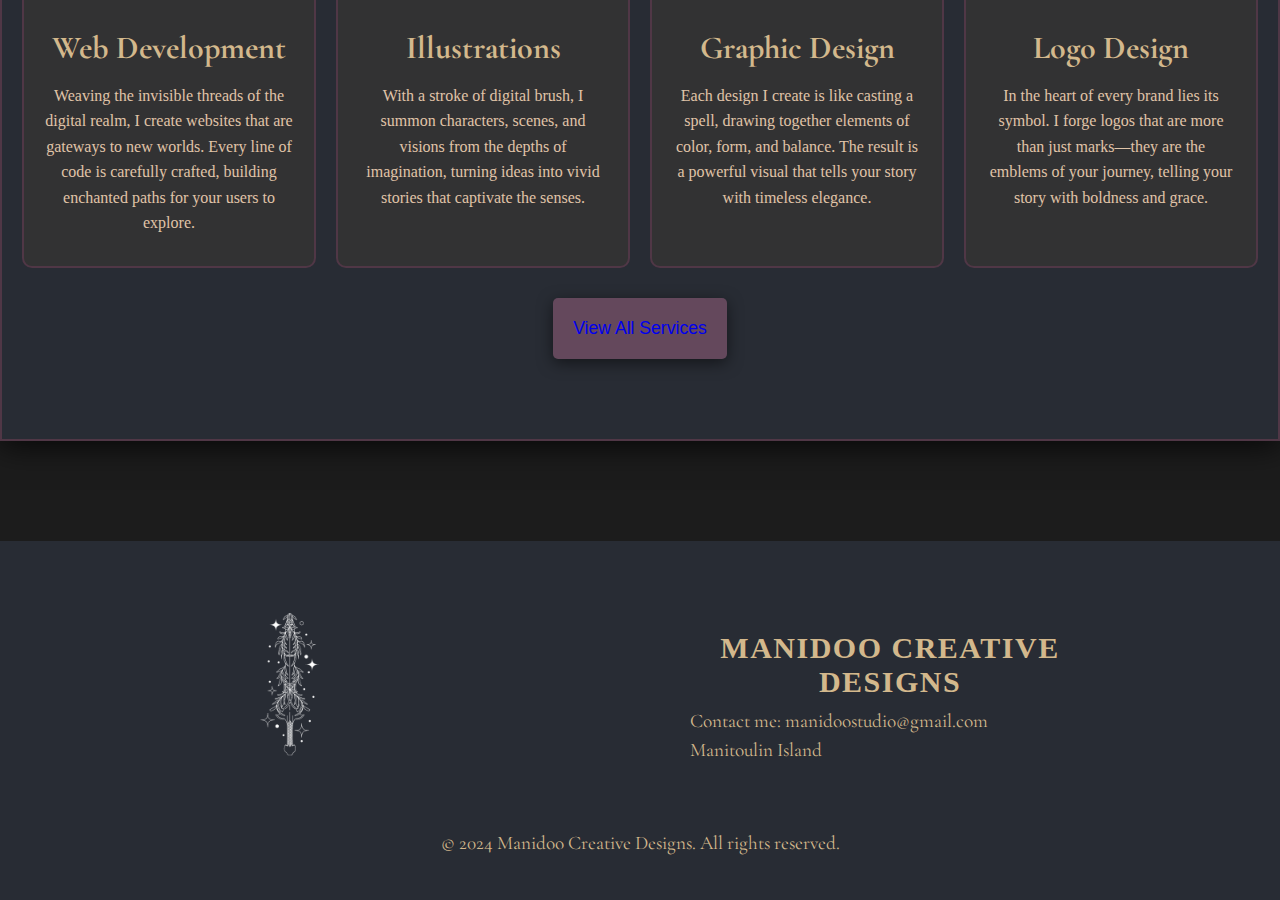
==== commit 197f0572: "Added Light mode logo" ====
--- a/index.html
+++ b/index.html
@@ -23,8 +23,10 @@
     <nav>
         <audio id="click-sound" src="./Audio/newpageaudio.mp3" preload="auto"></audio>
         <a href="./index.html">
-            <img src="./images/Manidoologo.png" alt="Manidoologo">
+            <img id="logo" src="./images/Manidoologo.png" alt="Manidoologo">
         </a>
+        
+        
         <div class="audio-player">
             <span class="audio-player-text">Play some tunes</span>
             <button id="playPauseBtn" onclick="togglePlay()">
@@ -43,7 +45,7 @@
             <li><a href="./contact.html">Contact</a></li>
         </ul>
     </nav>
-
+</body>
 
 
   
--- a/style.css
+++ b/style.css
@@ -16,7 +16,9 @@
   margin-bottom: 100px;
   border: 2px solid #503746;
   box-shadow: 0 4px 30px rgba(0, 0, 0, 0.8);
-}
+  text-align: center;
+}
+
 
 .hero img {
   width: 100%;
@@ -29,6 +31,7 @@
   top: 0;
 }
 
+
 .hero h1 {
   font-size: 3em;
   z-index: 10;
@@ -42,6 +45,7 @@
   position: relative;
   color: #d3b88c;
 }
+
 
 /* //Hero Section Light Mode */
 
@@ -428,6 +432,7 @@
 .light-mode .serviceshome h5 {
   color: #503746;
 }
+
 
 
 
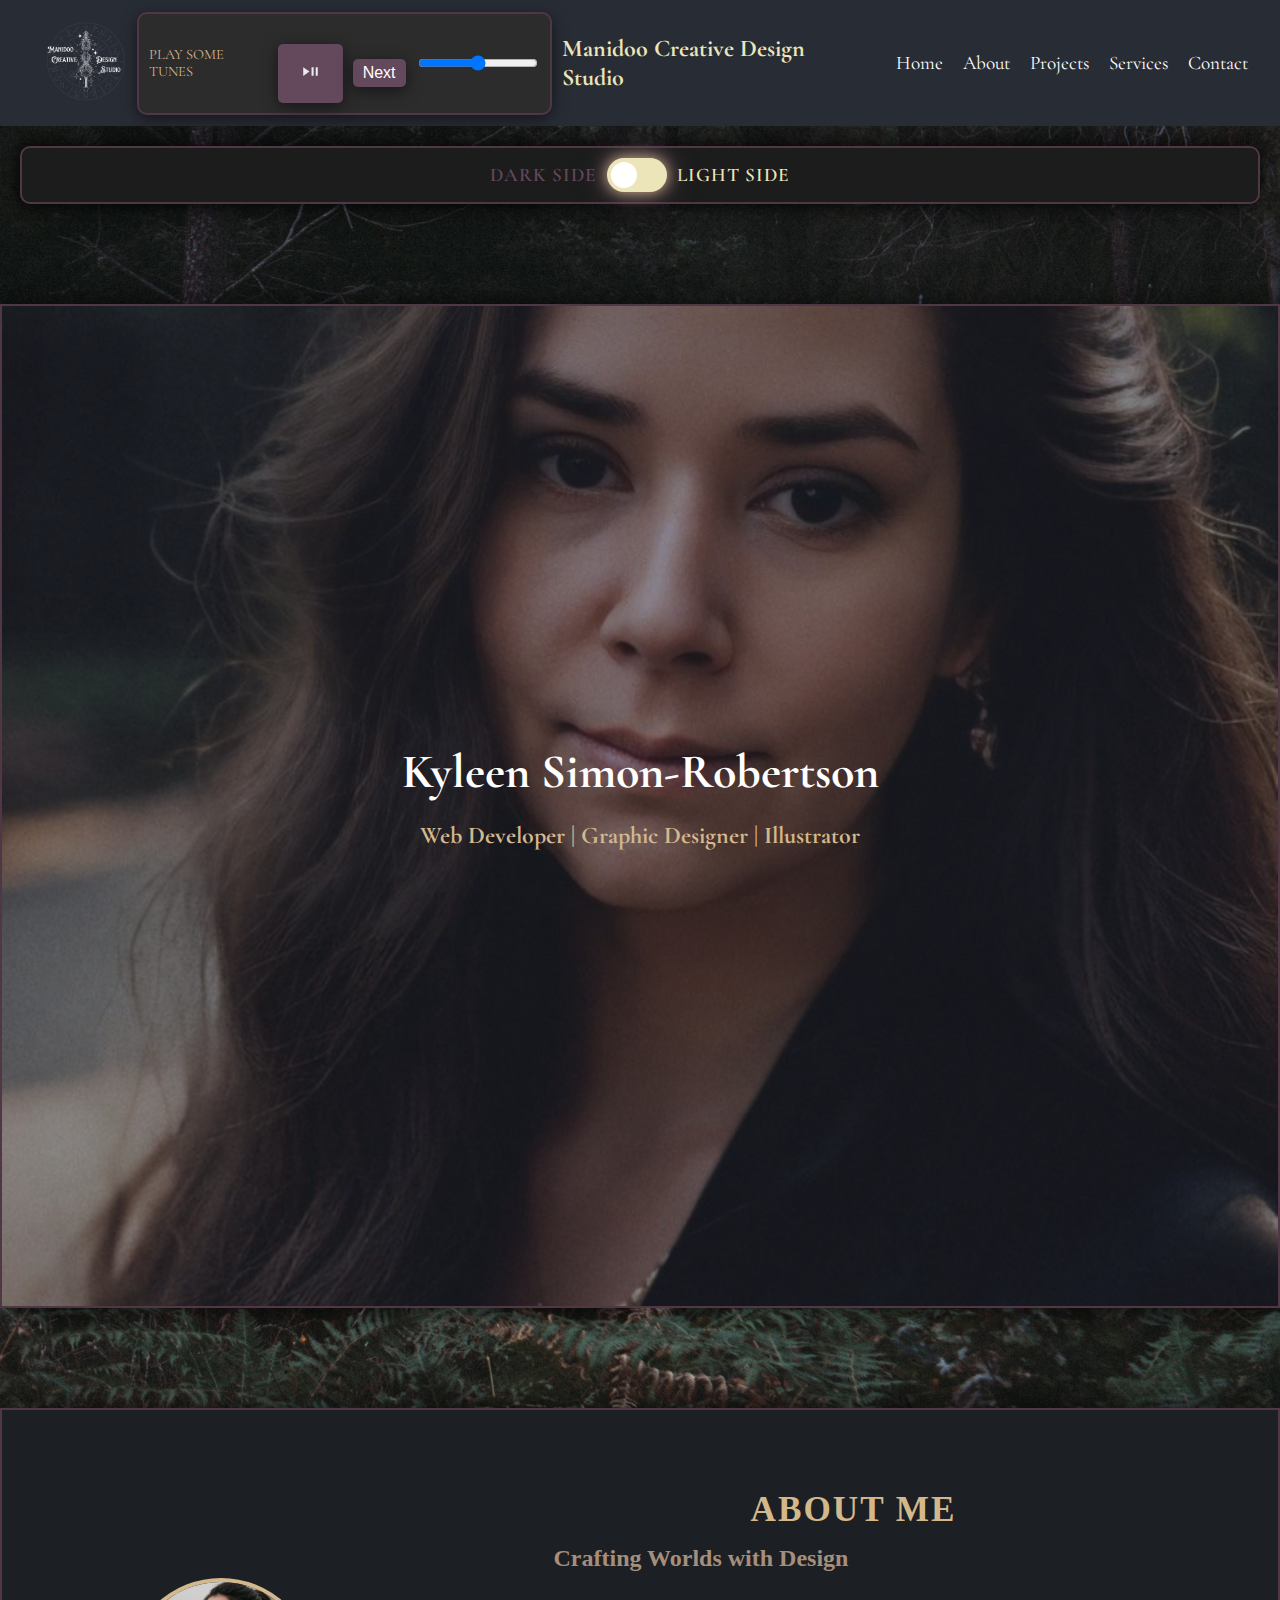
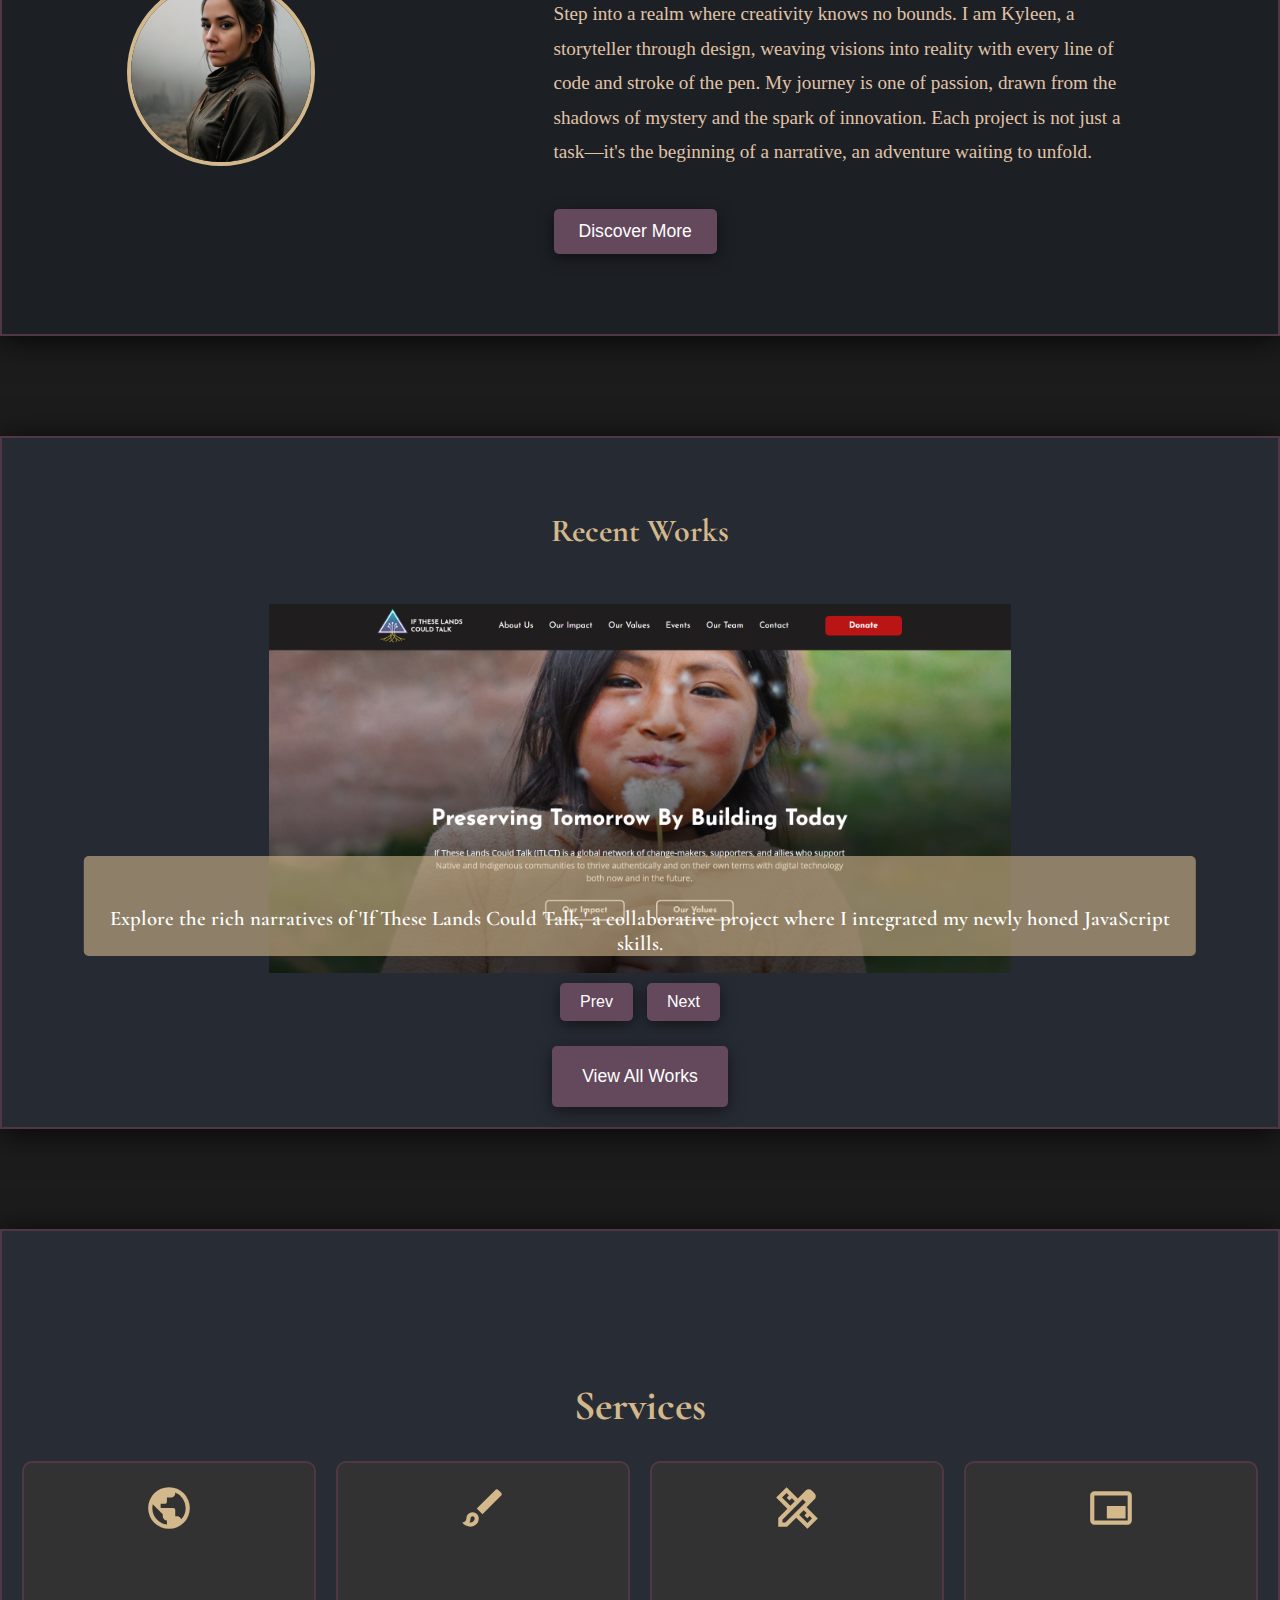
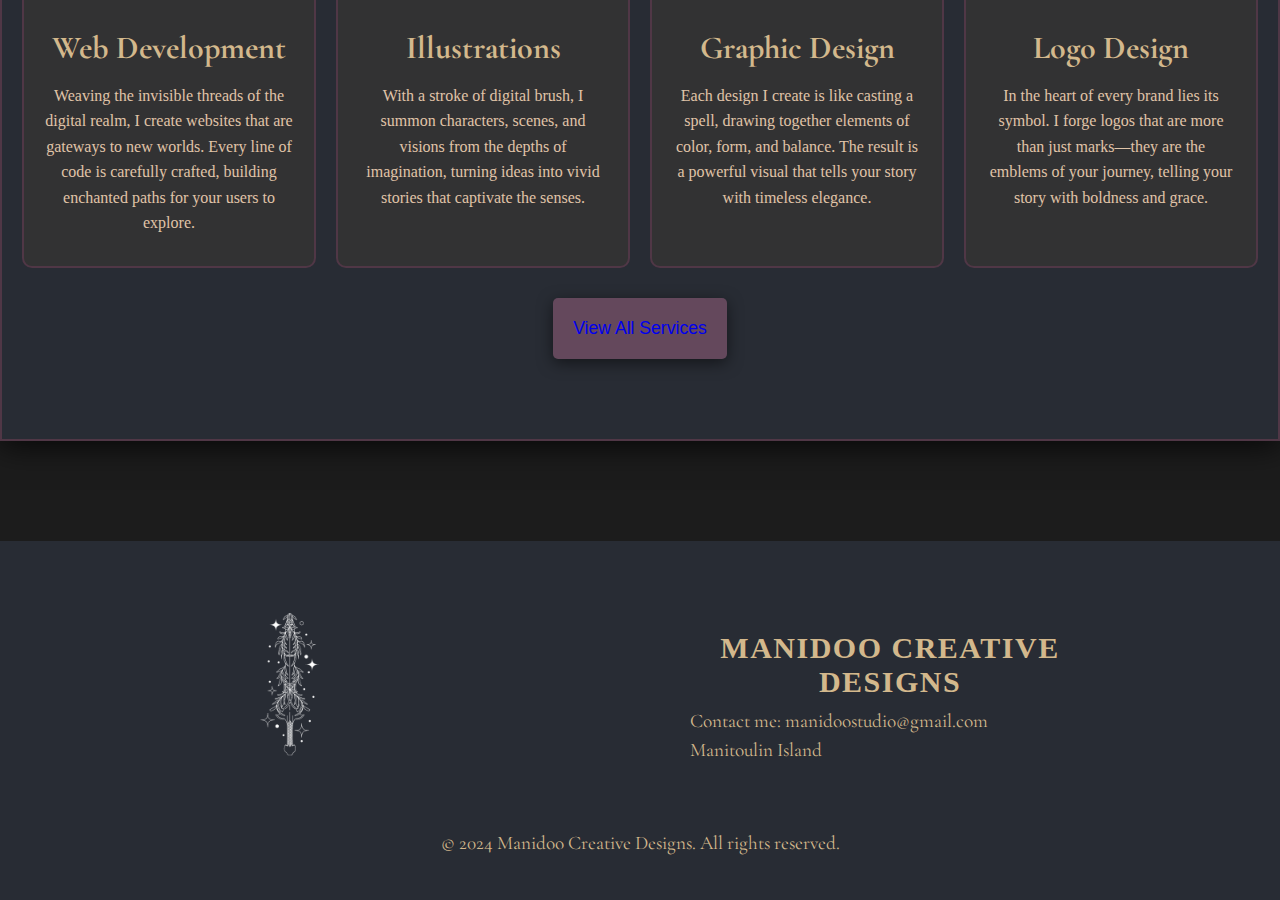
==== commit 2a7259c6: "added light mode to footer" ====
--- a/index.html
+++ b/index.html
@@ -150,9 +150,10 @@
 
         <div class="footer-logo">
             <a href="./index.html" class="magnetic-btn">
-                <img src="./images/shortmanidoologo.png" alt="Manidoo Creative Designs Logo">
+                <img id="footer-logo" src="./images/shortmanidoologo.png" alt="Manidoo Creative Designs Logo">
             </a>
         </div>
+        
 
 
         <div class="footer-info">
